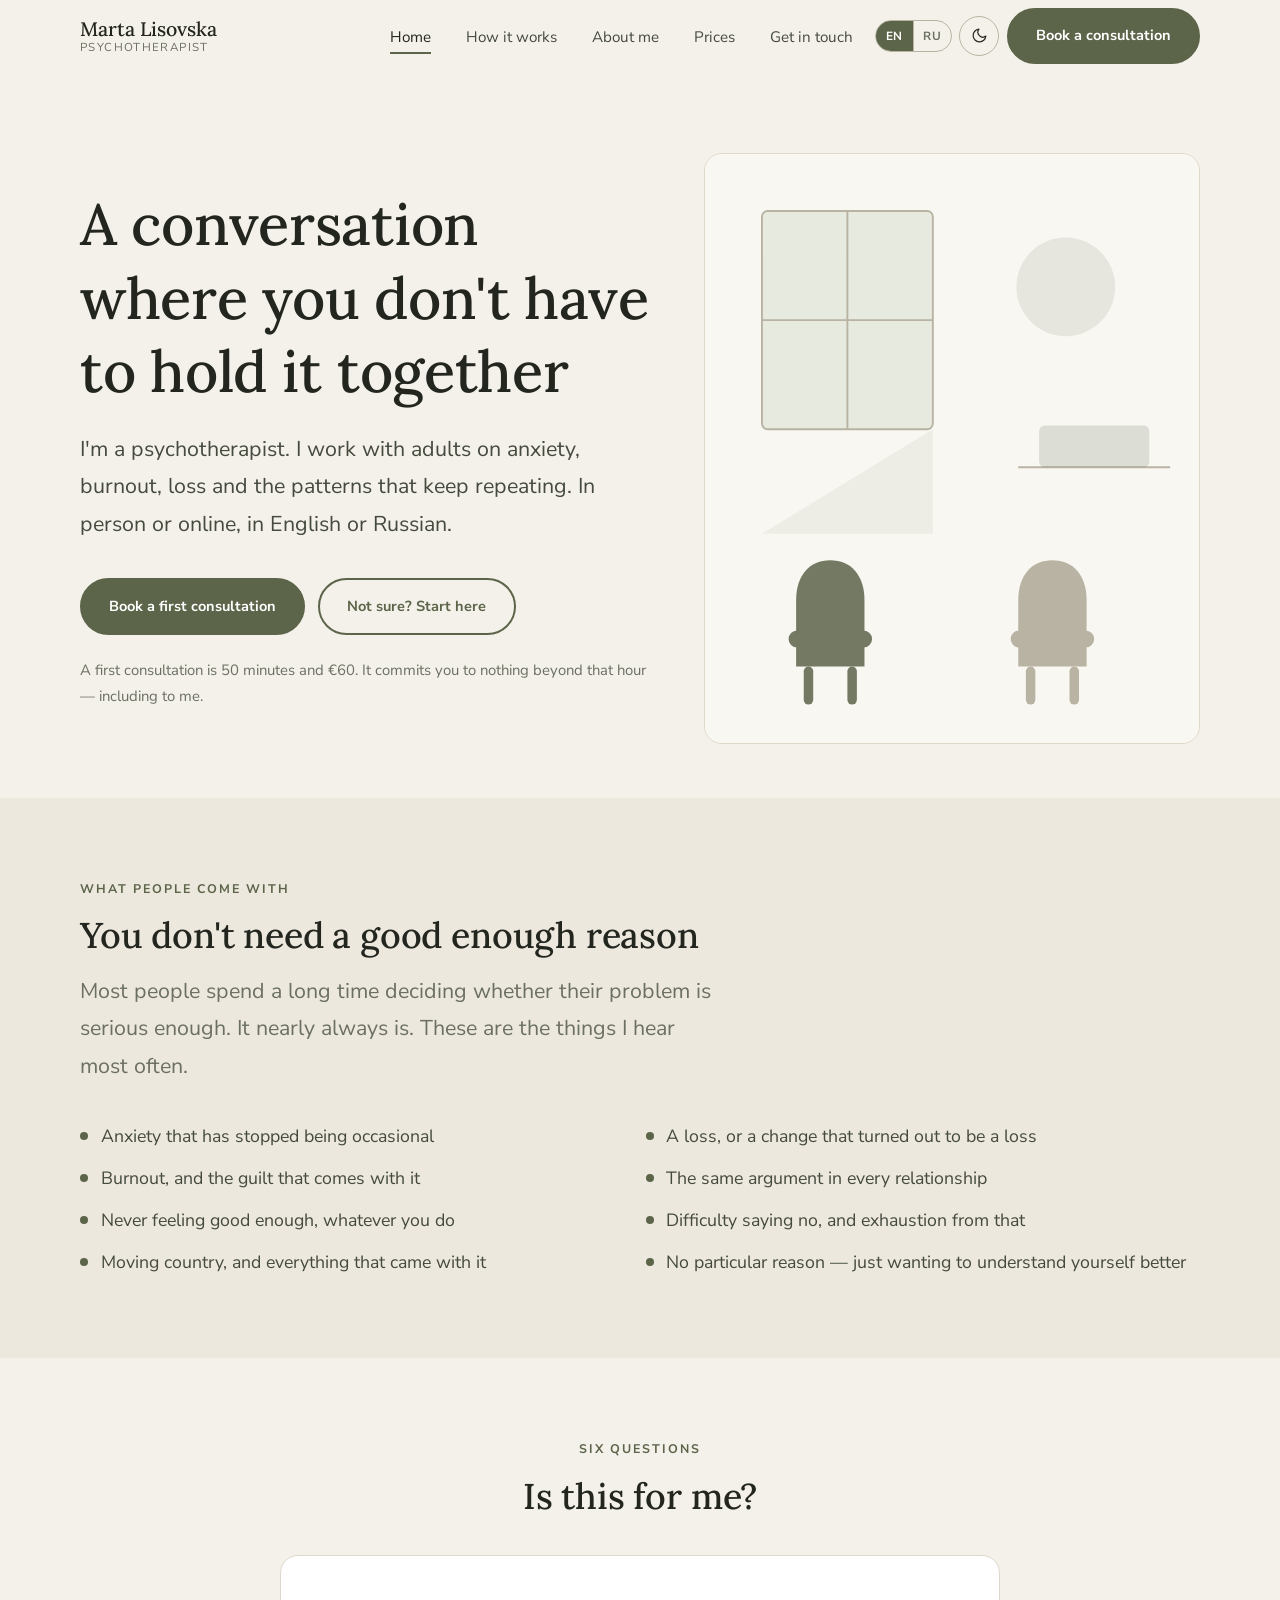
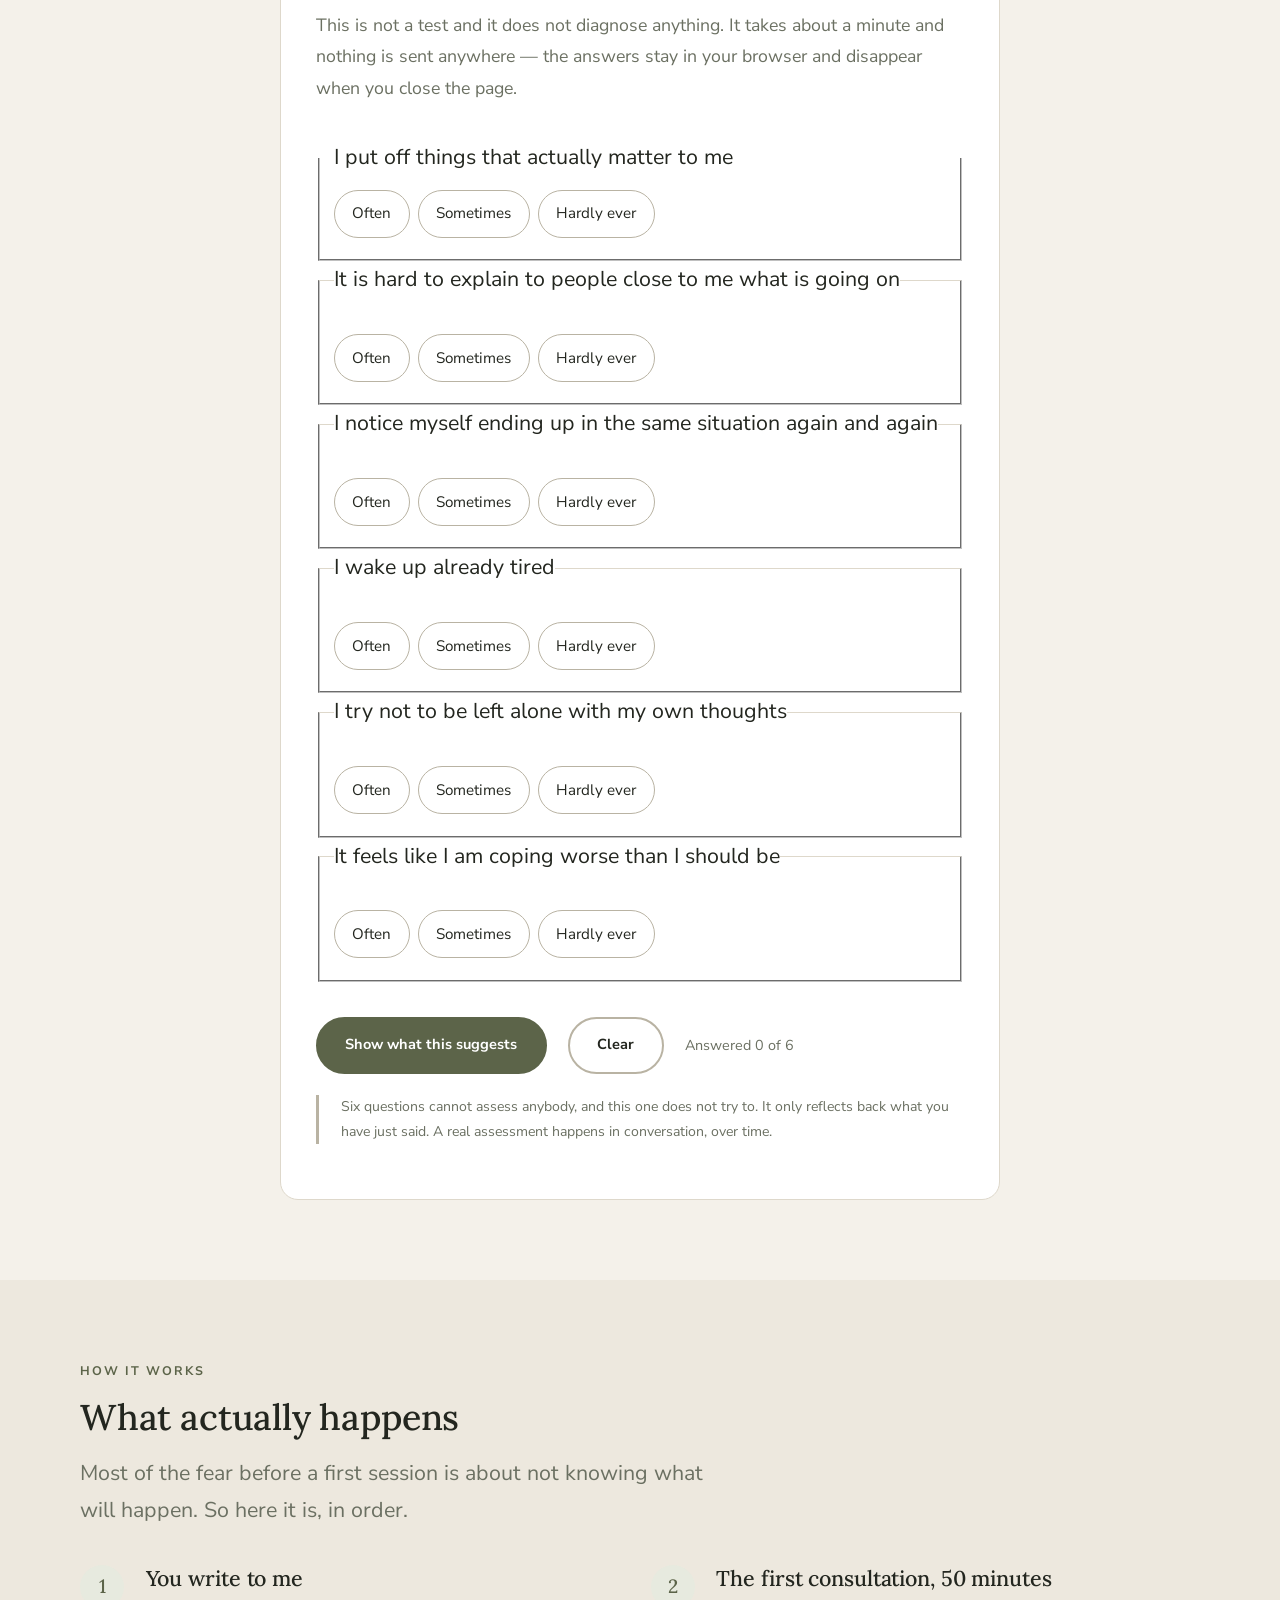
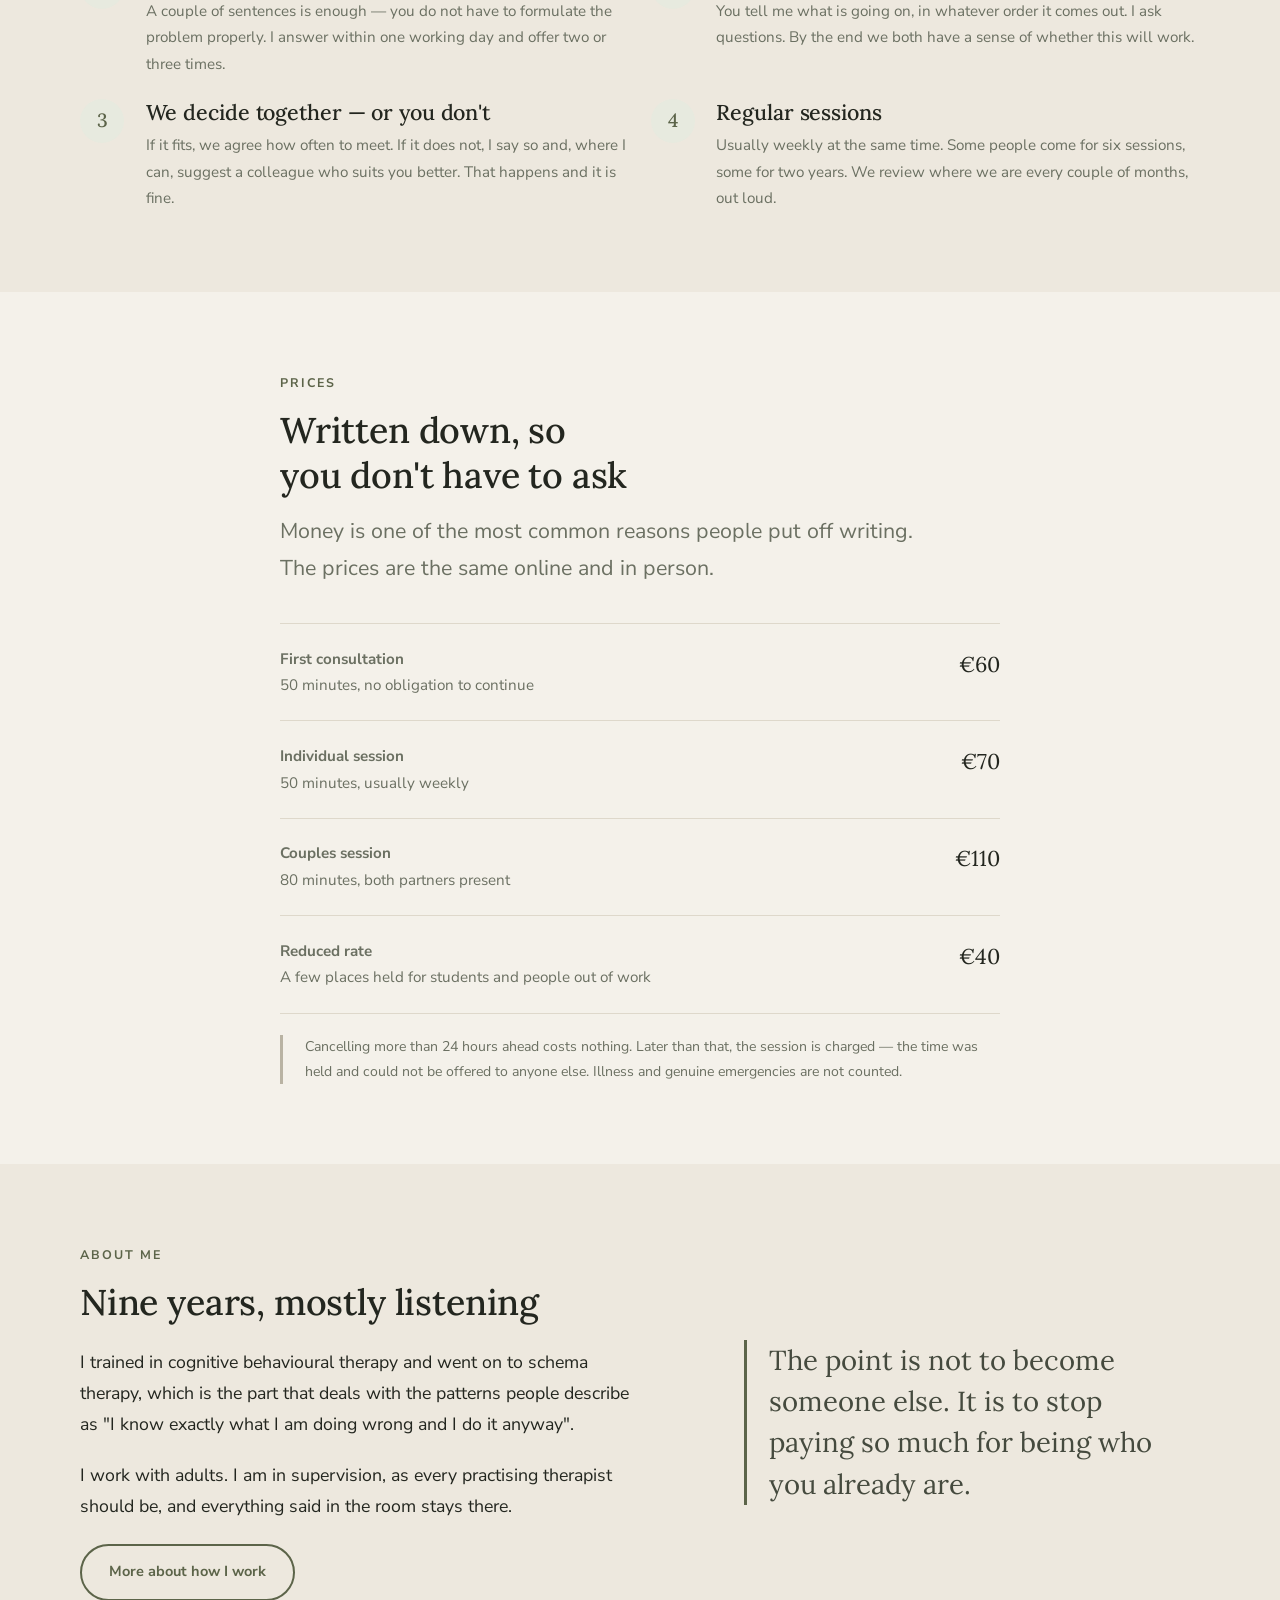
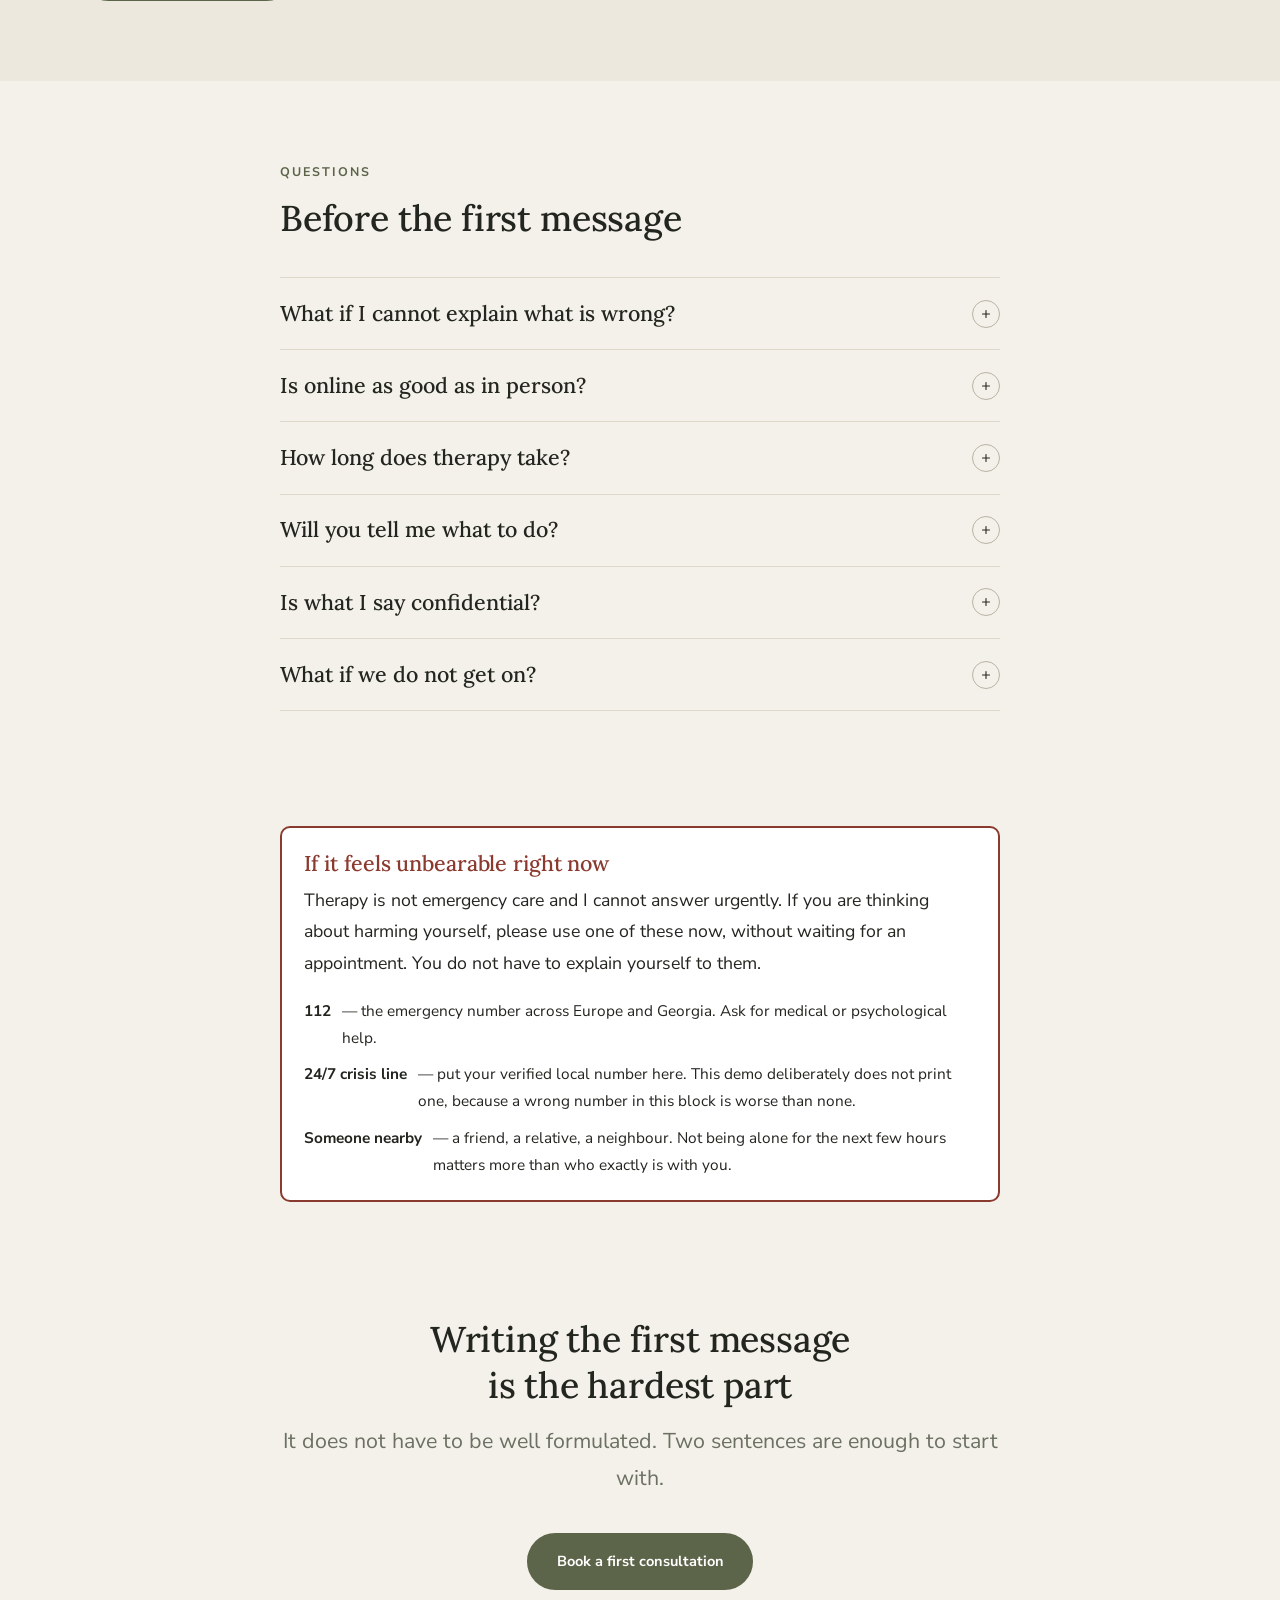
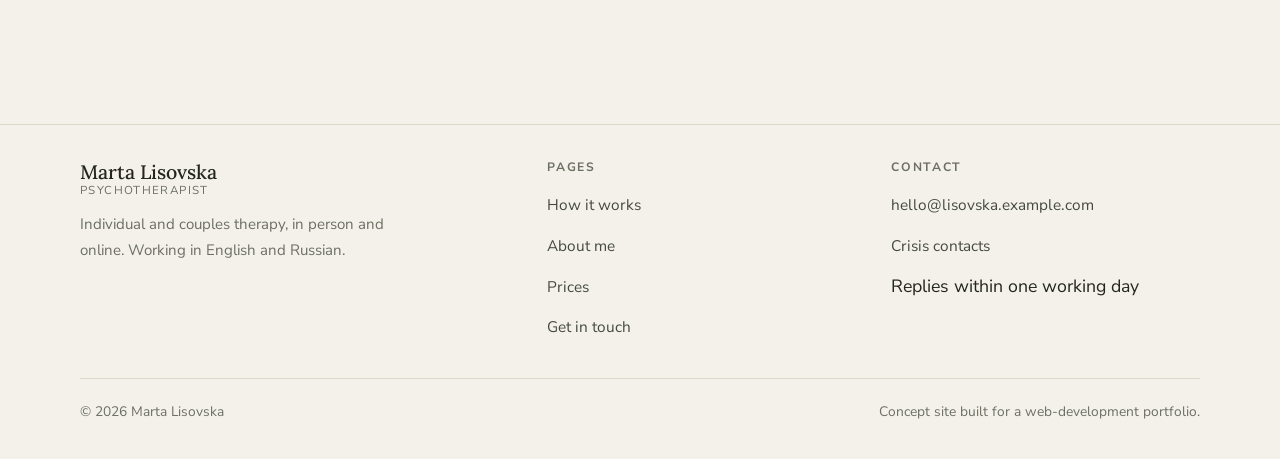
==== index.html @ 4e212413 "Site files, README and preview" ====
<!DOCTYPE html>
<html lang="en">
<head>
<meta charset="utf-8">
<meta name="viewport" content="width=device-width, initial-scale=1">
<title data-i18n="home.metaTitle">Marta Lisovska — psychotherapist, in person and online</title>
<meta name="description" data-i18n-attr="content:home.metaDesc" content="Individual and couples psychotherapy, in person and online. A first consultation of fifty minutes, clear prices, no obligation to continue.">
<meta name="theme-color" content="#F4F1EA" media="(prefers-color-scheme: light)">
<meta name="theme-color" content="#191A16" media="(prefers-color-scheme: dark)">
<meta property="og:type" content="website">
<meta property="og:title" content="Marta Lisovska — psychotherapist, in person and online">
<meta property="og:description" content="Individual and couples psychotherapy, in person and online. A first consultation of fifty minutes, clear prices, no obligation to continue.">
<link rel="canonical" href="https://dmitrii-mazurkevich.github.io/psychologist-website/">
<link rel="alternate" hreflang="en" href="https://dmitrii-mazurkevich.github.io/psychologist-website/?lang=en">
<link rel="alternate" hreflang="ru" href="https://dmitrii-mazurkevich.github.io/psychologist-website/?lang=ru">
<link rel="icon" href="data:image/svg+xml,%3Csvg xmlns='http://www.w3.org/2000/svg' viewBox='0 0 100 100'%3E%3Crect width='100' height='100' rx='24' fill='%235C6449'/%3E%3Cpath d='M30 62c0-18 8-30 20-30s20 12 20 30' stroke='%23F4F1EA' stroke-width='7' fill='none' stroke-linecap='round'/%3E%3Ccircle cx='50' cy='72' r='5' fill='%23F4F1EA'/%3E%3C/svg%3E">
<link rel="preconnect" href="https://fonts.googleapis.com">
<link rel="preconnect" href="https://fonts.gstatic.com" crossorigin>
<link rel="stylesheet" href="https://fonts.googleapis.com/css2?family=Lora:ital,wght@0,400;0,500;0,600;1,400&family=Nunito+Sans:wght@400;600;700&display=swap">
<link rel="stylesheet" href="assets/css/main.css">
<script>
(function () {
  var d = document.documentElement, langs = ['en', 'ru'], lang = null;
  var p = location.search.match(/[?&]lang=([a-z]{2})/i);
  if (p && langs.indexOf(p[1].toLowerCase()) > -1) lang = p[1].toLowerCase();
  if (!lang) { try { var s = localStorage.getItem('ml-lang'); if (langs.indexOf(s) > -1) lang = s; } catch (e) {} }
  if (!lang) { lang = /^ru/i.test(navigator.language || '') ? 'ru' : 'en'; }
  d.setAttribute('data-lang', lang);
  if (lang !== 'en') { d.className += ' i18n-pending'; setTimeout(function () { d.classList.remove('i18n-pending'); }, 1200); }
  try { var t = localStorage.getItem('ml-theme'); if (t) d.setAttribute('data-theme', t); } catch (e) {}
})();
</script>
<script type="application/ld+json">
{
  "@context": "https://schema.org",
  "@type": "Psychologist",
  "name": "Marta Lisovska",
  "url": "https://dmitrii-mazurkevich.github.io/psychologist-website/",
  "email": "hello@lisovska.example.com",
  "priceRange": "€€",
  "availableLanguage": ["en", "ru"],
  "medicalSpecialty": "Psychiatric"
}
</script>
</head>

<body>
<a class="skip-link" href="#main" data-i18n="nav.skip">Skip to content</a>

<header class="site-header">
  <div class="container">
    <nav class="nav" aria-label="Main" data-i18n-attr="aria-label:nav.main">
      <a class="brand" href="index.html">
        <span class="brand__name">Marta Lisovska</span>
        <span class="brand__role" data-i18n="brand.role">Psychotherapist</span>
      </a>

      <ul class="nav__list">
        <li><a href="index.html" aria-current="page" data-i18n="nav.home">Home</a></li>
        <li><a href="index.html#how" data-i18n="nav.how">How it works</a></li>
        <li><a href="about.html" data-i18n="nav.about">About me</a></li>
        <li><a href="index.html#prices" data-i18n="nav.prices">Prices</a></li>
        <li><a href="contact.html" data-i18n="nav.contact">Get in touch</a></li>
      </ul>

      <div class="nav__actions">
        <div class="lang" role="group" aria-label="Language" data-i18n-attr="aria-label:nav.language">
          <button type="button" data-lang="en" aria-pressed="true">EN</button>
          <button type="button" data-lang="ru" aria-pressed="false">RU</button>
        </div>
        <button class="icon-btn theme-toggle" type="button" data-i18n-attr="aria-label:nav.theme" aria-label="Switch colour theme">
          <svg class="icon-moon" viewBox="0 0 24 24" fill="none" stroke="currentColor" stroke-width="1.7" stroke-linecap="round" stroke-linejoin="round" aria-hidden="true"><path d="M21 12.8A9 9 0 1 1 11.2 3a7 7 0 0 0 9.8 9.8z"/></svg>
          <svg class="icon-sun" viewBox="0 0 24 24" fill="none" stroke="currentColor" stroke-width="1.7" stroke-linecap="round" stroke-linejoin="round" aria-hidden="true"><circle cx="12" cy="12" r="4"/><path d="M12 2v2M12 20v2M4.9 4.9l1.4 1.4M17.7 17.7l1.4 1.4M2 12h2M20 12h2M4.9 19.1l1.4-1.4M17.7 6.3l1.4-1.4"/></svg>
        </button>
        <button class="icon-btn nav-toggle" type="button" aria-expanded="false" aria-controls="mobile-menu" data-i18n-attr="aria-label:nav.menu" aria-label="Open menu">
          <svg viewBox="0 0 24 24" fill="none" stroke="currentColor" stroke-width="1.7" stroke-linecap="round" aria-hidden="true"><path d="M4 7h16M4 12h16M4 17h16"/></svg>
        </button>
        <a class="btn nav__cta" href="contact.html" data-i18n="nav.book">Book a consultation</a>
      </div>
    </nav>
  </div>
</header>

<div class="mobile-menu" id="mobile-menu">
  <a href="index.html" data-i18n="nav.home">Home</a>
  <a href="index.html#how" data-i18n="nav.how">How it works</a>
  <a href="about.html" data-i18n="nav.about">About me</a>
  <a href="index.html#prices" data-i18n="nav.prices">Prices</a>
  <a href="contact.html" data-i18n="nav.contact">Get in touch</a>
  <a class="btn" href="contact.html" data-i18n="nav.book">Book a consultation</a>
</div>

<main id="main">

  <section class="hero">
    <div class="container">
      <div class="hero__grid">
        <div>
          <h1 class="hero__title" data-i18n="home.title">A conversation where you don't have to hold it together</h1>
          <p class="hero__lede" data-i18n="home.lede">
            I'm a psychotherapist. I work with adults on anxiety, burnout, loss and the
            patterns that keep repeating. In person or online, in English or Russian.
          </p>
          <div class="hero__actions">
            <a class="btn" href="contact.html" data-i18n="home.cta1">Book a first consultation</a>
            <a class="btn btn--outline" href="#self-check" data-i18n="home.cta2">Not sure? Start here</a>
          </div>
          <p class="hero__note" data-i18n="home.note">
            A first consultation is 50 minutes and €60. It commits you to nothing beyond
            that hour — including to me.
          </p>
        </div>

        <div class="portrait">
          <svg viewBox="0 0 520 620" role="img" aria-label="Illustration: a quiet room with two chairs" data-i18n-attr="aria-label:home.portraitAlt">
            <rect width="520" height="620" fill="var(--surface-2)"/>
            <rect x="60" y="60" width="180" height="230" rx="6" fill="var(--accent-soft)"/>
            <rect x="60" y="60" width="180" height="230" rx="6" fill="none" stroke="var(--line-strong)" stroke-width="2"/>
            <path d="M60 175h180M150 60v230" stroke="var(--line-strong)" stroke-width="2"/>
            <path d="M240 290 L60 400 L240 400 Z" fill="var(--accent)" opacity=".07"/>
            <g fill="var(--accent)" opacity=".85">
              <path d="M96 470c0-26 14-42 36-42s36 16 36 42v70h-72z"/>
              <rect x="88" y="502" width="88" height="18" rx="9"/>
              <rect x="104" y="540" width="10" height="40" rx="5"/>
              <rect x="150" y="540" width="10" height="40" rx="5"/>
            </g>
            <g fill="var(--line-strong)">
              <path d="M330 470c0-26 14-42 36-42s36 16 36 42v70h-72z"/>
              <rect x="322" y="502" width="88" height="18" rx="9"/>
              <rect x="338" y="540" width="10" height="40" rx="5"/>
              <rect x="384" y="540" width="10" height="40" rx="5"/>
            </g>
            <circle cx="380" cy="140" r="52" fill="var(--accent)" opacity=".12"/>
            <path d="M330 330h160" stroke="var(--line-strong)" stroke-width="2"/>
            <rect x="352" y="286" width="116" height="44" rx="6" fill="var(--accent)" opacity=".18"/>
          </svg>
        </div>
      </div>
    </div>
  </section>

  <section class="section section--alt">
    <div class="container">
      <div class="section-head">
        <span class="eyebrow" data-i18n="why.eyebrow">What people come with</span>
        <h2 class="section-title" data-i18n="why.title">You don't need a good enough reason</h2>
        <p class="section-lede" data-i18n="why.lede">
          Most people spend a long time deciding whether their problem is serious enough.
          It nearly always is. These are the things I hear most often.
        </p>
      </div>
      <ul class="reasons grid grid--2">
        <li><span data-i18n="why.r1">Anxiety that has stopped being occasional</span></li>
        <li><span data-i18n="why.r2">A loss, or a change that turned out to be a loss</span></li>
        <li><span data-i18n="why.r3">Burnout, and the guilt that comes with it</span></li>
        <li><span data-i18n="why.r4">The same argument in every relationship</span></li>
        <li><span data-i18n="why.r5">Never feeling good enough, whatever you do</span></li>
        <li><span data-i18n="why.r6">Difficulty saying no, and exhaustion from that</span></li>
        <li><span data-i18n="why.r7">Moving country, and everything that came with it</span></li>
        <li><span data-i18n="why.r8">No particular reason — just wanting to understand yourself better</span></li>
      </ul>
    </div>
  </section>

  <section class="section" id="self-check">
    <div class="container container--narrow">
      <div class="section-head section-head--center">
        <span class="eyebrow" data-i18n="chk.eyebrow">Six questions</span>
        <h2 class="section-title" data-i18n="chk.title">Is this for me?</h2>
      </div>

      <div class="check" id="self-check-widget"
           data-contact-url="contact.html"
           data-label-book="Book a first consultation"
           data-label-how="How a session works"
           data-label-crisis="Crisis contacts"
           data-i18n-attr="data-label-book:chk.labelBook|data-label-how:chk.labelHow|data-label-crisis:chk.labelCrisis">
        <p class="check__intro" data-i18n="chk.intro">
          This is not a test and it does not diagnose anything. It takes about a minute and
          nothing is sent anywhere — the answers stay in your browser and disappear when you
          close the page.
        </p>

          <fieldset class="check__q">
            <legend data-i18n="chk.q1">I put off things that actually matter to me</legend>
            <div class="check__opts">
              <label class="opt"><input type="radio" name="chk-0" value="2"><span data-i18n="chk.often">Often</span></label>
              <label class="opt"><input type="radio" name="chk-0" value="1"><span data-i18n="chk.sometimes">Sometimes</span></label>
              <label class="opt"><input type="radio" name="chk-0" value="0"><span data-i18n="chk.rarely">Hardly ever</span></label>
            </div>
          </fieldset>
          <fieldset class="check__q">
            <legend data-i18n="chk.q2">It is hard to explain to people close to me what is going on</legend>
            <div class="check__opts">
              <label class="opt"><input type="radio" name="chk-1" value="2"><span data-i18n="chk.often">Often</span></label>
              <label class="opt"><input type="radio" name="chk-1" value="1"><span data-i18n="chk.sometimes">Sometimes</span></label>
              <label class="opt"><input type="radio" name="chk-1" value="0"><span data-i18n="chk.rarely">Hardly ever</span></label>
            </div>
          </fieldset>
          <fieldset class="check__q">
            <legend data-i18n="chk.q3">I notice myself ending up in the same situation again and again</legend>
            <div class="check__opts">
              <label class="opt"><input type="radio" name="chk-2" value="2"><span data-i18n="chk.often">Often</span></label>
              <label class="opt"><input type="radio" name="chk-2" value="1"><span data-i18n="chk.sometimes">Sometimes</span></label>
              <label class="opt"><input type="radio" name="chk-2" value="0"><span data-i18n="chk.rarely">Hardly ever</span></label>
            </div>
          </fieldset>
          <fieldset class="check__q">
            <legend data-i18n="chk.q4">I wake up already tired</legend>
            <div class="check__opts">
              <label class="opt"><input type="radio" name="chk-3" value="2"><span data-i18n="chk.often">Often</span></label>
              <label class="opt"><input type="radio" name="chk-3" value="1"><span data-i18n="chk.sometimes">Sometimes</span></label>
              <label class="opt"><input type="radio" name="chk-3" value="0"><span data-i18n="chk.rarely">Hardly ever</span></label>
            </div>
          </fieldset>
          <fieldset class="check__q">
            <legend data-i18n="chk.q5">I try not to be left alone with my own thoughts</legend>
            <div class="check__opts">
              <label class="opt"><input type="radio" name="chk-4" value="2"><span data-i18n="chk.often">Often</span></label>
              <label class="opt"><input type="radio" name="chk-4" value="1"><span data-i18n="chk.sometimes">Sometimes</span></label>
              <label class="opt"><input type="radio" name="chk-4" value="0"><span data-i18n="chk.rarely">Hardly ever</span></label>
            </div>
          </fieldset>
          <fieldset class="check__q">
            <legend data-i18n="chk.q6">It feels like I am coping worse than I should be</legend>
            <div class="check__opts">
              <label class="opt"><input type="radio" name="chk-5" value="2"><span data-i18n="chk.often">Often</span></label>
              <label class="opt"><input type="radio" name="chk-5" value="1"><span data-i18n="chk.sometimes">Sometimes</span></label>
              <label class="opt"><input type="radio" name="chk-5" value="0"><span data-i18n="chk.rarely">Hardly ever</span></label>
            </div>
          </fieldset>

        <div class="check__foot">
          <button class="btn" type="button" data-check-show data-i18n="chk.show">Show what this suggests</button>
          <button class="btn btn--quiet" type="button" data-check-reset data-i18n="chk.reset">Clear</button>
          <span class="check__progress" data-check-progress></span>
        </div>
        <p class="muted" data-check-hint style="margin-top:.6rem"></p>

        <div class="check__result" hidden role="status" aria-live="polite">
          <h3 data-result-title></h3>
          <p data-result-body></p>
          <div class="check__actions"></div>
        </div>

        <p class="disclaimer" data-i18n="chk.disclaimer">
          Six questions cannot assess anybody, and this one does not try to. It only reflects
          back what you have just said. A real assessment happens in conversation, over time.
        </p>
      </div>
    </div>
  </section>

  <section class="section section--alt" id="how">
    <div class="container">
      <div class="section-head">
        <span class="eyebrow" data-i18n="how.eyebrow">How it works</span>
        <h2 class="section-title" data-i18n="how.title">What actually happens</h2>
        <p class="section-lede" data-i18n="how.lede">
          Most of the fear before a first session is about not knowing what will happen.
          So here it is, in order.
        </p>
      </div>

      <div class="steps">
        <div class="step">
          <div>
            <h3 data-i18n="how.1t">You write to me</h3>
            <p data-i18n="how.1d">A couple of sentences is enough — you do not have to formulate the problem properly. I answer within one working day and offer two or three times.</p>
          </div>
        </div>
        <div class="step">
          <div>
            <h3 data-i18n="how.2t">The first consultation, 50 minutes</h3>
            <p data-i18n="how.2d">You tell me what is going on, in whatever order it comes out. I ask questions. By the end we both have a sense of whether this will work.</p>
          </div>
        </div>
        <div class="step">
          <div>
            <h3 data-i18n="how.3t">We decide together — or you don't</h3>
            <p data-i18n="how.3d">If it fits, we agree how often to meet. If it does not, I say so and, where I can, suggest a colleague who suits you better. That happens and it is fine.</p>
          </div>
        </div>
        <div class="step">
          <div>
            <h3 data-i18n="how.4t">Regular sessions</h3>
            <p data-i18n="how.4d">Usually weekly at the same time. Some people come for six sessions, some for two years. We review where we are every couple of months, out loud.</p>
          </div>
        </div>
      </div>
    </div>
  </section>

  <section class="section" id="prices">
    <div class="container container--narrow">
      <div class="section-head">
        <span class="eyebrow" data-i18n="price.eyebrow">Prices</span>
        <h2 class="section-title" data-i18n="price.title">Written down, so you don't have to ask</h2>
        <p class="section-lede" data-i18n="price.lede">
          Money is one of the most common reasons people put off writing. The prices are the
          same online and in person.
        </p>
      </div>

      <ul class="prices">
        <li>
          <span><b data-i18n="price.1t">First consultation</b><br><span data-i18n="price.1d">50 minutes, no obligation to continue</span></span>
          <span class="amount">€60</span>
        </li>
        <li>
          <span><b data-i18n="price.2t">Individual session</b><br><span data-i18n="price.2d">50 minutes, usually weekly</span></span>
          <span class="amount">€70</span>
        </li>
        <li>
          <span><b data-i18n="price.3t">Couples session</b><br><span data-i18n="price.3d">80 minutes, both partners present</span></span>
          <span class="amount">€110</span>
        </li>
        <li>
          <span><b data-i18n="price.4t">Reduced rate</b><br><span data-i18n="price.4d">A few places held for students and people out of work</span></span>
          <span class="amount" data-i18n="price.4a">€40</span>
        </li>
      </ul>

      <p class="disclaimer mt-3" data-i18n="price.cancel">
        Cancelling more than 24 hours ahead costs nothing. Later than that, the session is
        charged — the time was held and could not be offered to anyone else. Illness and
        genuine emergencies are not counted.
      </p>
    </div>
  </section>

  <section class="section section--alt">
    <div class="container">
      <div class="hero__grid">
        <div>
          <span class="eyebrow" data-i18n="about.eyebrow">About me</span>
          <h2 class="section-title" data-i18n="about.shortTitle">Nine years, mostly listening</h2>
          <p class="mt-3" data-i18n="about.shortP1">
            I trained in cognitive behavioural therapy and went on to schema therapy, which
            is the part that deals with the patterns people describe as "I know exactly what
            I am doing wrong and I do it anyway".
          </p>
          <p data-i18n="about.shortP2">
            I work with adults. I am in supervision, as every practising therapist should be,
            and everything said in the room stays there.
          </p>
          <p class="mt-3"><a class="btn btn--outline" href="about.html" data-i18n="about.more">More about how I work</a></p>
        </div>
        <blockquote class="quote" data-i18n="about.quote">
          The point is not to become someone else. It is to stop paying so much for being
          who you already are.
        </blockquote>
      </div>
    </div>
  </section>

  <section class="section">
    <div class="container container--narrow">
      <div class="section-head">
        <span class="eyebrow" data-i18n="faq.eyebrow">Questions</span>
        <h2 class="section-title" data-i18n="faq.title">Before the first message</h2>
      </div>
      <div class="faq">
        <div class="faq__item">
          <h3><button class="faq__q" type="button" aria-expanded="false" aria-controls="faq-1">
            <span data-i18n="faq.1q">What if I cannot explain what is wrong?</span>
            <span class="faq__icon" aria-hidden="true"><svg viewBox="0 0 24 24" fill="none" stroke="currentColor" stroke-width="2.2" stroke-linecap="round"><path d="M12 5v14M5 12h14"/></svg></span>
          </button></h3>
          <div class="faq__a" id="faq-1"><div><p data-i18n="faq.1a">That is the normal starting point, not a problem to solve beforehand. "I do not know how to describe it, but something is off" is a perfectly good first sentence. Putting it into words is part of the work, not a prerequisite for it.</p></div></div>
        </div>
        <div class="faq__item">
          <h3><button class="faq__q" type="button" aria-expanded="false" aria-controls="faq-2">
            <span data-i18n="faq.2q">Is online as good as in person?</span>
            <span class="faq__icon" aria-hidden="true"><svg viewBox="0 0 24 24" fill="none" stroke="currentColor" stroke-width="2.2" stroke-linecap="round"><path d="M12 5v14M5 12h14"/></svg></span>
          </button></h3>
          <div class="faq__a" id="faq-2"><div><p data-i18n="faq.2a">For most of what I work with, yes — the research is fairly settled on this. In person can suit people who find it easier to speak when they are physically somewhere else than home. You can also switch; plenty of people do.</p></div></div>
        </div>
        <div class="faq__item">
          <h3><button class="faq__q" type="button" aria-expanded="false" aria-controls="faq-3">
            <span data-i18n="faq.3q">How long does therapy take?</span>
            <span class="faq__icon" aria-hidden="true"><svg viewBox="0 0 24 24" fill="none" stroke="currentColor" stroke-width="2.2" stroke-linecap="round"><path d="M12 5v14M5 12h14"/></svg></span>
          </button></h3>
          <div class="faq__a" id="faq-3"><div><p data-i18n="faq.3a">Honestly: it depends, and anyone who gives you a number without knowing you is selling something. A specific, contained problem can take six to ten sessions. Long-standing patterns take longer. We agree a direction at the start and check every couple of months whether it is still the right one.</p></div></div>
        </div>
        <div class="faq__item">
          <h3><button class="faq__q" type="button" aria-expanded="false" aria-controls="faq-4">
            <span data-i18n="faq.4q">Will you tell me what to do?</span>
            <span class="faq__icon" aria-hidden="true"><svg viewBox="0 0 24 24" fill="none" stroke="currentColor" stroke-width="2.2" stroke-linecap="round"><path d="M12 5v14M5 12h14"/></svg></span>
          </button></h3>
          <div class="faq__a" id="faq-4"><div><p data-i18n="faq.4a">No, and not out of principle — it does not work. Advice from a stranger who has known you for fifty minutes is worth very little. What does work is understanding why the obvious solution has not been possible for you so far.</p></div></div>
        </div>
        <div class="faq__item">
          <h3><button class="faq__q" type="button" aria-expanded="false" aria-controls="faq-5">
            <span data-i18n="faq.5q">Is what I say confidential?</span>
            <span class="faq__icon" aria-hidden="true"><svg viewBox="0 0 24 24" fill="none" stroke="currentColor" stroke-width="2.2" stroke-linecap="round"><path d="M12 5v14M5 12h14"/></svg></span>
          </button></h3>
          <div class="faq__a" id="faq-5"><div><p data-i18n="faq.5a">Yes. Nothing leaves the room, including from your family. The exceptions are the standard ones and I will state them at the first session: a direct threat to your life or someone else’s, and a court order. In supervision cases are discussed without anything that could identify you.</p></div></div>
        </div>
        <div class="faq__item">
          <h3><button class="faq__q" type="button" aria-expanded="false" aria-controls="faq-6">
            <span data-i18n="faq.6q">What if we do not get on?</span>
            <span class="faq__icon" aria-hidden="true"><svg viewBox="0 0 24 24" fill="none" stroke="currentColor" stroke-width="2.2" stroke-linecap="round"><path d="M12 5v14M5 12h14"/></svg></span>
          </button></h3>
          <div class="faq__a" id="faq-6"><div><p data-i18n="faq.6a">Say so, and we stop. The fit between therapist and client predicts the outcome more than the method does, so this is not a delicate matter — it is a practical one. I will suggest a colleague if I can. You are not obliged to explain.</p></div></div>
        </div>
      </div>
    </div>
  </section>

  <section class="section--tight">
    <div class="container container--narrow">

      <div class="crisis" id="crisis">
        <h2 data-i18n="crisis.title">If it feels unbearable right now</h2>
        <p data-i18n="crisis.body">
          Therapy is not emergency care and I cannot answer urgently. If you are
          thinking about harming yourself, please use one of these now, without
          waiting for an appointment. You do not have to explain yourself to them.
        </p>
        <ul>
          <li>
            <strong>112</strong>
            <span data-i18n="crisis.emergency">— the emergency number across Europe and Georgia. Ask for medical or psychological help.</span>
          </li>
          <li>
            <strong data-i18n="crisis.line">24/7 crisis line</strong>
            <span data-i18n="crisis.linePlaceholder">— put your verified local number here. This demo deliberately does not print one, because a wrong number in this block is worse than none.</span>
          </li>
          <li>
            <strong data-i18n="crisis.someone">Someone nearby</strong>
            <span data-i18n="crisis.someoneBody">— a friend, a relative, a neighbour. Not being alone for the next few hours matters more than who exactly is with you.</span>
          </li>
        </ul>
      </div>
    </div>
  </section>

  <section class="section">
    <div class="container container--narrow text-center">
      <h2 class="section-title" data-i18n="home.ctaTitle">Writing the first message is the hardest part</h2>
      <p class="section-lede mt-2" data-i18n="home.ctaLede">
        It does not have to be well formulated. Two sentences are enough to start with.
      </p>
      <p class="center-actions mt-4">
        <a class="btn" href="contact.html" data-i18n="home.cta1">Book a first consultation</a>
      </p>
    </div>
  </section>

</main>

<footer class="site-footer">
  <div class="container">
    <div class="footer__grid">
      <div>
        <a class="brand" href="index.html">
          <span class="brand__name">Marta Lisovska</span>
          <span class="brand__role" data-i18n="brand.role">Psychotherapist</span>
        </a>
        <p class="footer__about" data-i18n="foot.about">
          Individual and couples therapy, in person and online. Working in English and Russian.
        </p>
      </div>
      <div>
        <h2 data-i18n="foot.sections">Pages</h2>
        <ul>
          <li><a href="index.html#how" data-i18n="nav.how">How it works</a></li>
          <li><a href="about.html" data-i18n="nav.about">About me</a></li>
          <li><a href="index.html#prices" data-i18n="nav.prices">Prices</a></li>
          <li><a href="contact.html" data-i18n="nav.contact">Get in touch</a></li>
        </ul>
      </div>
      <div>
        <h2 data-i18n="foot.contact">Contact</h2>
        <ul>
          <li><a href="mailto:hello@lisovska.example.com">hello@lisovska.example.com</a></li>
          <li><a href="index.html#crisis" data-i18n="foot.crisis">Crisis contacts</a></li>
          <li><span data-i18n="foot.reply">Replies within one working day</span></li>
        </ul>
      </div>
    </div>
    <div class="footer__bottom">
      <span>© <span data-year>2026</span> Marta Lisovska</span>
      <span data-i18n="foot.demoNote">Concept site built for a web-development portfolio.</span>
    </div>
  </div>
</footer>

<script src="assets/js/i18n.js" defer></script>
<script src="assets/js/main.js" defer></script>
</body>
</html>
---- assets/css/main.css ----
/* ==========================================================================
   Marta Lisovska — private psychotherapy practice
   Sixth design language in the portfolio: warm, unhurried, low-contrast in
   feel but never in fact. The audience often reads this on a phone, at night,
   while feeling bad — so: generous line height, large tap targets, nothing
   that flashes, and a dark theme that is actually comfortable.
   ========================================================================== */

/* --------------------------------------------------------------------------
   1. Tokens
   -------------------------------------------------------------------------- */

:root {
  color-scheme: light;

  --bg:          #F4F1EA;
  --bg-alt:      #EDE8DE;
  --surface:     #FFFFFF;
  --surface-2:   #F9F7F2;
  --ink:         #23261F;
  --ink-2:       #454A3E;
  --muted:       #6B7062;
  --line:        #DED8CB;
  --line-strong: #B9B3A3;
  --accent:      #5C6449;
  --accent-2:    #454C36;
  --accent-ink:  #FFFFFF;
  --accent-soft: #E7EADF;
  --danger:      #8A3A2E;

  --font-display: "Lora", Georgia, "Times New Roman", serif;
  --font-sans:    "Nunito Sans", -apple-system, BlinkMacSystemFont, "Segoe UI", Arial, sans-serif;

  --step--1: clamp(0.85rem, 0.83rem + 0.12vw, 0.91rem);
  --step-0:  clamp(1.02rem, 0.99rem + 0.17vw, 1.11rem);
  --step-1:  clamp(1.16rem, 1.10rem + 0.30vw, 1.34rem);
  --step-2:  clamp(1.38rem, 1.26rem + 0.58vw, 1.72rem);
  --step-3:  clamp(1.62rem, 1.40rem + 1.05vw, 2.25rem);
  --step-4:  clamp(1.95rem, 1.62rem + 1.65vw, 2.90rem);
  --step-5:  clamp(2.25rem, 1.75rem + 2.45vw, 3.60rem);

  --sp-1: 0.45rem;
  --sp-2: 0.85rem;
  --sp-3: 1.35rem;
  --sp-4: 2.2rem;
  --sp-5: 3.4rem;
  --sp-6: 5rem;

  --r-sm: 4px;
  --r-md: 10px;
  --r-lg: 18px;
  --r-full: 999px;

  --shadow: 0 1px 2px rgba(35, 38, 31, .04), 0 12px 32px rgba(35, 38, 31, .07);

  --container: 1120px;
  --nav-h: 72px;
  --ease: cubic-bezier(0.25, 0.6, 0.35, 1);
}

:root[data-theme="dark"] {
  color-scheme: dark;
  --bg:          #191A16;
  --bg-alt:      #1F211B;
  --surface:     #22241E;
  --surface-2:   #282B23;
  --ink:         #EFEDE5;
  --ink-2:       #CBC9BF;
  --muted:       #969383;
  --line:        #32352C;
  --line-strong: #494D40;
  --accent:      #A9B48C;
  --accent-2:    #C0C9A6;
  --accent-ink:  #1B1E16;
  --accent-soft: #262A1F;
  --danger:      #DE9587;
  --shadow: 0 1px 2px rgba(0, 0, 0, .4), 0 12px 34px rgba(0, 0, 0, .45);
}

@media (prefers-color-scheme: dark) {
  :root:not([data-theme="light"]) {
    color-scheme: dark;
    --bg:          #191A16;
    --bg-alt:      #1F211B;
    --surface:     #22241E;
    --surface-2:   #282B23;
    --ink:         #EFEDE5;
    --ink-2:       #CBC9BF;
    --muted:       #969383;
    --line:        #32352C;
    --line-strong: #494D40;
    --accent:      #A9B48C;
    --accent-2:    #C0C9A6;
    --accent-ink:  #1B1E16;
    --accent-soft: #262A1F;
    --danger:      #DE9587;
    --shadow: 0 1px 2px rgba(0, 0, 0, .4), 0 12px 34px rgba(0, 0, 0, .45);
  }
}

/* --------------------------------------------------------------------------
   2. Base
   -------------------------------------------------------------------------- */

*, *::before, *::after { box-sizing: border-box; }

html {
  -webkit-text-size-adjust: 100%;
  scroll-behavior: smooth;
  scroll-padding-top: calc(var(--nav-h) + 1rem);
}

@media (prefers-reduced-motion: reduce) {
  html { scroll-behavior: auto; }
  *, *::before, *::after {
    animation-duration: .01ms !important;
    animation-iteration-count: 1 !important;
    transition-duration: .01ms !important;
  }
}

body {
  margin: 0;
  background: var(--bg);
  color: var(--ink);
  font-family: var(--font-sans);
  font-size: var(--step-0);
  line-height: 1.75;              /* deliberately generous */
  -webkit-font-smoothing: antialiased;
  overflow-x: hidden;
}

img, svg { max-width: 100%; height: auto; display: block; }

h1, h2, h3, h4 {
  margin: 0;
  font-family: var(--font-display);
  font-weight: 500;
  line-height: 1.28;
  letter-spacing: -0.005em;
}

p { margin: 0 0 1.1em; }
p:last-child { margin-bottom: 0; }
a { color: var(--accent); text-underline-offset: 3px; }
a:hover { color: var(--accent-2); }
ul, ol { margin: 0; padding: 0; }

:focus-visible { outline: 3px solid var(--accent); outline-offset: 3px; border-radius: 2px; }
::selection { background: var(--accent); color: var(--accent-ink); }

.skip-link {
  position: absolute; left: 1rem; top: -100px; z-index: 999;
  background: var(--accent); color: var(--accent-ink);
  padding: .8rem 1.2rem; border-radius: var(--r-sm); font-weight: 700;
  transition: top .18s var(--ease);
}
.skip-link:focus { top: 1rem; }

.visually-hidden {
  position: absolute !important; width: 1px; height: 1px;
  padding: 0; margin: -1px; overflow: hidden;
  clip: rect(0 0 0 0); clip-path: inset(50%); white-space: nowrap;
}

/* --------------------------------------------------------------------------
   3. Layout
   -------------------------------------------------------------------------- */

.container { width: min(100% - 2.25rem, var(--container)); margin-inline: auto; }
.container--narrow { width: min(100% - 2.25rem, 720px); }

.section { padding-block: var(--sp-5); }
@media (min-width: 800px) { .section { padding-block: var(--sp-6); } }
.section--tight { padding-block: var(--sp-4); }
.section--alt { background: var(--bg-alt); }

.section-head { max-width: 58ch; margin-bottom: var(--sp-4); }
.section-head--center { margin-inline: auto; text-align: center; }

.eyebrow {
  display: block; font-size: .78rem; font-weight: 700;
  letter-spacing: .16em; text-transform: uppercase;
  color: var(--accent); margin-bottom: var(--sp-2);
}
.section-title { font-size: var(--step-3); text-wrap: balance; }
.section-lede { color: var(--muted); margin-top: var(--sp-2); font-size: var(--step-1); }

/* --------------------------------------------------------------------------
   4. Buttons
   -------------------------------------------------------------------------- */

.btn {
  display: inline-flex; align-items: center; justify-content: center; gap: .55rem;
  background: var(--accent); color: var(--accent-ink);
  border: 2px solid var(--accent); border-radius: var(--r-full);
  padding: .85rem 1.7rem;
  font: inherit; font-size: var(--step--1); font-weight: 700;
  text-decoration: none; cursor: pointer; text-align: center;
  min-height: 48px;                /* comfortable tap target */
  transition: background-color .18s var(--ease), border-color .18s var(--ease), color .18s var(--ease);
}
.btn:hover { background: var(--accent-2); border-color: var(--accent-2); color: var(--accent-ink); }
.btn[disabled] { opacity: .55; cursor: not-allowed; }
.btn--outline { background: transparent; color: var(--accent); }
.btn--outline:hover { background: var(--accent-soft); color: var(--accent-2); border-color: var(--accent-2); }
.btn--quiet { background: transparent; color: var(--ink); border-color: var(--line-strong); }
.btn--quiet:hover { background: var(--surface-2); color: var(--ink); border-color: var(--ink); }
.btn--block { width: 100%; }
.btn svg { width: 16px; height: 16px; flex: none; }

/* --------------------------------------------------------------------------
   5. Header
   -------------------------------------------------------------------------- */

.site-header {
  position: sticky; top: 0; z-index: 90;
  background: color-mix(in srgb, var(--bg) 90%, transparent);
  backdrop-filter: saturate(150%) blur(12px);
  -webkit-backdrop-filter: saturate(150%) blur(12px);
  border-bottom: 1px solid transparent;
  transition: border-color .2s var(--ease);
}
.site-header.is-stuck { border-bottom-color: var(--line); }

.nav { height: var(--nav-h); display: flex; align-items: center; gap: var(--sp-3); }

.brand { display: flex; flex-direction: column; text-decoration: none; color: inherit; margin-right: auto; line-height: 1.2; }
.brand__name { font-family: var(--font-display); font-weight: 500; font-size: 1.22rem; }
.brand__role { font-size: .72rem; letter-spacing: .12em; text-transform: uppercase; color: var(--muted); }
@media (max-width: 420px) { .brand__role { display: none; } }

.nav__list { display: none; list-style: none; gap: var(--sp-4); align-items: center; }
.nav__list a {
  text-decoration: none; font-size: .95rem; color: var(--ink-2);
  padding: .35rem 0; border-bottom: 2px solid transparent;
}
.nav__list a:hover { color: var(--ink); border-bottom-color: var(--accent); }
.nav__list a[aria-current="page"] { color: var(--ink); border-bottom-color: var(--accent); }

.nav__actions { display: flex; align-items: center; gap: .45rem; }
.nav__cta { display: none; }
@media (min-width: 920px) {
  .nav__list { display: flex; }
  .nav__cta { display: inline-flex; }
  .nav__actions .nav-toggle { display: none; }
}

.icon-btn {
  width: 40px; height: 40px; display: grid; place-items: center;
  background: transparent; border: 1px solid var(--line-strong);
  border-radius: var(--r-full); color: var(--ink); cursor: pointer;
}
.icon-btn:hover { background: var(--surface-2); }
.icon-btn svg { width: 17px; height: 17px; }

.theme-toggle .icon-sun { display: none; }
:root[data-theme="dark"] .theme-toggle .icon-sun { display: block; }
:root[data-theme="dark"] .theme-toggle .icon-moon { display: none; }
@media (prefers-color-scheme: dark) {
  :root:not([data-theme="light"]) .theme-toggle .icon-sun { display: block; }
  :root:not([data-theme="light"]) .theme-toggle .icon-moon { display: none; }
}

.lang { display: flex; border: 1px solid var(--line-strong); border-radius: var(--r-full); overflow: hidden; }
.lang button {
  appearance: none; border: 0; background: transparent;
  font: inherit; font-size: .74rem; font-weight: 700; letter-spacing: .06em;
  color: var(--muted); cursor: pointer; padding: .4rem .6rem; line-height: 1.4;
}
.lang button + button { border-left: 1px solid var(--line-strong); }
.lang button:hover { color: var(--ink); }
.lang button[aria-pressed="true"] { background: var(--accent); color: var(--accent-ink); }

.mobile-menu {
  position: fixed; inset: var(--nav-h) 0 0; z-index: 89;
  background: var(--bg); padding: var(--sp-3) 1.125rem var(--sp-5);
  display: flex; flex-direction: column;
  opacity: 0; transform: translateY(-6px); pointer-events: none;
  transition: opacity .2s var(--ease), transform .2s var(--ease);
  overflow-y: auto;
}
.mobile-menu.is-open { opacity: 1; transform: none; pointer-events: auto; }
.mobile-menu a:not(.btn) {
  font-family: var(--font-display); font-size: var(--step-2);
  text-decoration: none; color: var(--ink);
  padding: .9rem 0; border-bottom: 1px solid var(--line);
}
.mobile-menu .btn { margin-top: var(--sp-4); }
@media (min-width: 920px) { .mobile-menu { display: none; } }

/* --------------------------------------------------------------------------
   6. Hero
   -------------------------------------------------------------------------- */

.hero { padding-block: var(--sp-5); }
@media (min-width: 900px) { .hero { padding-block: var(--sp-6) var(--sp-5); } }
.hero__grid { display: grid; gap: var(--sp-4); align-items: center; }
@media (min-width: 950px) { .hero__grid { grid-template-columns: minmax(0, 1.15fr) minmax(0, 1fr); gap: var(--sp-5); } }

.hero__title { font-size: var(--step-5); margin-bottom: var(--sp-3); text-wrap: balance; max-width: 18ch; }
.hero__lede { font-size: var(--step-1); color: var(--ink-2); max-width: 48ch; margin-bottom: var(--sp-4); }
.hero__actions { display: flex; flex-wrap: wrap; gap: .8rem; }
.hero__note { margin-top: var(--sp-3); color: var(--muted); font-size: .93rem; }

.portrait {
  border-radius: var(--r-lg); overflow: hidden;
  background: var(--surface-2); border: 1px solid var(--line);
}
.portrait svg { width: 100%; height: auto; display: block; }

/* --------------------------------------------------------------------------
   7. Cards, lists, steps
   -------------------------------------------------------------------------- */

.grid { display: grid; gap: var(--sp-3); }
@media (min-width: 660px) { .grid--2, .grid--3 { grid-template-columns: repeat(2, 1fr); } }
@media (min-width: 1000px) { .grid--3 { grid-template-columns: repeat(3, 1fr); } }

.card {
  background: var(--surface); border: 1px solid var(--line);
  border-radius: var(--r-lg); padding: var(--sp-3) var(--sp-3) var(--sp-4);
}
.card h3 { font-size: var(--step-1); margin-bottom: .5rem; }
.card p { color: var(--muted); font-size: .96rem; }

.reasons { list-style: none; display: grid; gap: .7rem; }
.reasons li { display: flex; gap: .8rem; align-items: flex-start; color: var(--ink-2); }
.reasons li::before {
  content: ""; flex: none; width: 8px; height: 8px; margin-top: .62em;
  border-radius: 50%; background: var(--accent);
}

.steps { counter-reset: st; display: grid; gap: var(--sp-3); }
@media (min-width: 760px) { .steps { grid-template-columns: repeat(2, 1fr); } }
.step {
  counter-increment: st; display: flex; gap: var(--sp-3); align-items: flex-start;
}
.step::before {
  content: counter(st);
  flex: none; width: 44px; height: 44px; border-radius: 50%;
  background: var(--accent-soft); color: var(--accent);
  display: grid; place-items: center;
  font-family: var(--font-display); font-size: 1.2rem; font-weight: 500;
}
.step h3 { font-size: var(--step-1); margin-bottom: .35rem; }
.step p { color: var(--muted); font-size: .95rem; }

.prices { list-style: none; display: grid; gap: 0; border-top: 1px solid var(--line); }
.prices li {
  display: flex; flex-wrap: wrap; gap: .3rem var(--sp-3); justify-content: space-between;
  padding: var(--sp-3) 0; border-bottom: 1px solid var(--line);
}
.prices b { font-weight: 700; }
.prices span { color: var(--muted); font-size: .95rem; }
.prices .amount { font-family: var(--font-display); font-size: var(--step-1); color: var(--ink); white-space: nowrap; }

/* --------------------------------------------------------------------------
   8. Self-check
   -------------------------------------------------------------------------- */

.check {
  background: var(--surface); border: 1px solid var(--line);
  border-radius: var(--r-lg); padding: var(--sp-4) var(--sp-3);
}
@media (min-width: 800px) { .check { padding: var(--sp-5) var(--sp-4); } }

.check__intro { color: var(--muted); margin-bottom: var(--sp-4); max-width: 60ch; }

.check__q { border-top: 1px solid var(--line); padding-block: var(--sp-3); }
.check__q:first-of-type { border-top: 0; padding-top: 0; }
.check__q legend { padding: 0; font-size: var(--step-1); margin-bottom: var(--sp-2); max-width: 52ch; }
.check__opts { display: flex; flex-wrap: wrap; gap: .5rem; }
.opt { position: relative; }
.opt input { position: absolute; opacity: 0; width: 0; height: 0; }
.opt span {
  display: inline-block; cursor: pointer; user-select: none;
  border: 1px solid var(--line-strong); border-radius: var(--r-full);
  padding: .6rem 1.1rem; font-size: .95rem; min-height: 44px;
  display: inline-flex; align-items: center;
  transition: background-color .15s var(--ease), border-color .15s var(--ease), color .15s var(--ease);
}
.opt input:checked + span { background: var(--accent); border-color: var(--accent); color: var(--accent-ink); font-weight: 700; }
.opt input:focus-visible + span { outline: 3px solid var(--accent); outline-offset: 3px; }

.check__foot { margin-top: var(--sp-4); display: flex; flex-wrap: wrap; gap: var(--sp-2) var(--sp-3); align-items: center; }
.check__progress { color: var(--muted); font-size: .9rem; }

.check__result {
  margin-top: var(--sp-4); padding: var(--sp-3);
  border: 2px solid var(--accent); border-radius: var(--r-md);
  background: var(--accent-soft);
}
.check__result[hidden] { display: none; }
.check__result h3 { font-size: var(--step-2); margin-bottom: .5rem; }
.check__result p { color: var(--ink-2); }
.check__actions { display: flex; flex-wrap: wrap; gap: .7rem; margin-top: var(--sp-3); }

.disclaimer {
  margin-top: var(--sp-3); font-size: .88rem; color: var(--muted);
  border-left: 3px solid var(--line-strong); padding-left: var(--sp-3);
}

/* --------------------------------------------------------------------------
   9. Crisis block — must stay legible in every state
   -------------------------------------------------------------------------- */

.crisis {
  border: 2px solid var(--danger); border-radius: var(--r-md);
  padding: var(--sp-3); background: var(--surface);
}
.crisis h2, .crisis h3 { font-size: var(--step-1); margin-bottom: .5rem; color: var(--danger); }
.crisis ul { list-style: none; display: grid; gap: .6rem; margin-top: var(--sp-2); }
.crisis li { display: flex; gap: .7rem; align-items: flex-start; font-size: .96rem; }
.crisis li strong { white-space: nowrap; }
.crisis a { color: var(--danger); font-weight: 700; }

/* --------------------------------------------------------------------------
   10. FAQ
   -------------------------------------------------------------------------- */

.faq { display: grid; }
.faq__item { border-top: 1px solid var(--line); }
.faq__item:last-child { border-bottom: 1px solid var(--line); }
.faq__q {
  width: 100%; display: flex; align-items: center; justify-content: space-between; gap: var(--sp-3);
  padding: var(--sp-3) 0; background: none; border: 0;
  font: inherit; font-family: var(--font-display); font-size: var(--step-1); font-weight: 500;
  color: var(--ink); text-align: left; cursor: pointer; min-height: 56px;
}
.faq__icon {
  flex: none; width: 28px; height: 28px; border-radius: 50%;
  border: 1px solid var(--line-strong); display: grid; place-items: center;
  transition: transform .25s var(--ease), background-color .25s var(--ease), color .25s var(--ease), border-color .25s var(--ease);
}
.faq__icon svg { width: 12px; height: 12px; }
.faq__q[aria-expanded="true"] .faq__icon {
  transform: rotate(45deg); background: var(--accent); color: var(--accent-ink); border-color: var(--accent);
}
.faq__a { display: grid; grid-template-rows: 0fr; transition: grid-template-rows .3s var(--ease); }
.faq__a > div { overflow: hidden; }
.faq__a.is-open { grid-template-rows: 1fr; }
.faq__a p { color: var(--muted); padding-bottom: var(--sp-3); max-width: 66ch; }

/* --------------------------------------------------------------------------
   11. Forms
   -------------------------------------------------------------------------- */

.form { display: grid; gap: var(--sp-3); }
.field { display: grid; gap: .45rem; }
.field label, .field legend { font-weight: 700; font-size: .95rem; }
.field .hint { font-weight: 400; color: var(--muted); font-size: .88rem; }
.field input, .field textarea, .field select {
  font: inherit; font-size: 1.02rem; color: var(--ink);
  background: var(--surface); border: 1px solid var(--line-strong);
  border-radius: var(--r-md); padding: .85rem 1rem; width: 100%;
  min-height: 50px;
  transition: border-color .15s var(--ease), box-shadow .15s var(--ease);
}
.field textarea { min-height: 140px; resize: vertical; line-height: 1.7; }
.field input:focus, .field textarea:focus, .field select:focus {
  outline: none; border-color: var(--accent);
  box-shadow: 0 0 0 3px color-mix(in srgb, var(--accent) 22%, transparent);
}
.field .error { font-size: .88rem; color: var(--danger); font-weight: 400; }
.field.has-error input, .field.has-error textarea, .field.has-error select { border-color: var(--danger); }

.checkline { display: flex; gap: .75rem; align-items: flex-start; font-size: .96rem; color: var(--ink-2); }
.checkline input { width: 22px; height: 22px; margin-top: 3px; flex: none; accent-color: var(--accent); }

.form-success {
  display: none; gap: var(--sp-2); align-items: flex-start;
  border: 2px solid var(--accent); background: var(--accent-soft);
  border-radius: var(--r-md); padding: var(--sp-3); margin-bottom: var(--sp-3);
}
.form-success.is-visible { display: flex; }
.form-success svg { width: 22px; height: 22px; color: var(--accent); flex: none; margin-top: 3px; }

/* --------------------------------------------------------------------------
   12. Prose, page head, footer
   -------------------------------------------------------------------------- */

.prose { max-width: 66ch; }
.prose h2 { font-size: var(--step-2); margin-top: var(--sp-4); margin-bottom: var(--sp-2); }
.prose h3 { font-size: var(--step-1); margin-top: var(--sp-3); margin-bottom: var(--sp-2); }
.prose p, .prose li { color: var(--ink-2); }
.prose ul, .prose ol { padding-left: 1.3em; margin-bottom: 1.2em; }
.prose ul { list-style: disc; }
.prose ol { list-style: decimal; }
.prose li { margin-bottom: .55em; }

.page-head { padding-block: var(--sp-4); border-bottom: 1px solid var(--line); }
@media (min-width: 900px) { .page-head { padding-block: var(--sp-5); } }
.page-head__title { font-size: var(--step-4); margin-bottom: var(--sp-2); text-wrap: balance; }
.page-head__lede { color: var(--ink-2); font-size: var(--step-1); max-width: 54ch; }

.quote {
  border-left: 3px solid var(--accent); padding-left: var(--sp-3);
  font-family: var(--font-display); font-size: var(--step-2);
  line-height: 1.5; color: var(--ink-2);
}

.site-footer { border-top: 1px solid var(--line); padding-block: var(--sp-4); margin-top: var(--sp-5); }
.footer__grid { display: grid; gap: var(--sp-4); }
@media (min-width: 700px) { .footer__grid { grid-template-columns: repeat(2, 1fr); } }
@media (min-width: 1000px) { .footer__grid { grid-template-columns: minmax(0, 1.4fr) repeat(2, minmax(0, 1fr)); } }
.footer__about { color: var(--muted); font-size: .94rem; max-width: 36ch; margin-top: var(--sp-2); }
.site-footer h2 { font-size: .76rem; letter-spacing: .14em; text-transform: uppercase; color: var(--muted); margin-bottom: var(--sp-2); font-family: var(--font-sans); font-weight: 700; }
.site-footer ul { list-style: none; display: grid; gap: .6rem; }
.site-footer li, .site-footer a { overflow-wrap: anywhere; }
.site-footer ul a { font-size: .96rem; text-decoration: none; color: var(--ink-2); }
.site-footer ul a:hover { color: var(--accent); }
.footer__bottom {
  margin-top: var(--sp-4); padding-top: var(--sp-3); border-top: 1px solid var(--line);
  display: flex; flex-wrap: wrap; gap: var(--sp-2) var(--sp-3);
  justify-content: space-between; align-items: center;
  font-size: .86rem; color: var(--muted);
}

.demo-note {
  background: var(--ink); color: var(--bg);
  font-size: .82rem; text-align: center; padding: .55rem 1rem;
}
.demo-note a { color: var(--bg); font-weight: 700; }

.reveal { opacity: 0; transform: translateY(14px); }
.reveal.is-in { opacity: 1; transform: none; transition: opacity .6s var(--ease), transform .6s var(--ease); }
@media (prefers-reduced-motion: reduce) { .reveal { opacity: 1; transform: none; } }

.mt-2 { margin-top: var(--sp-2); }
.mt-3 { margin-top: var(--sp-3); }
.mt-4 { margin-top: var(--sp-4); }
.muted { color: var(--muted); }
.text-center { text-align: center; }
.center-actions { display: flex; flex-wrap: wrap; gap: .8rem; justify-content: center; }

html.i18n-pending body { visibility: hidden; }
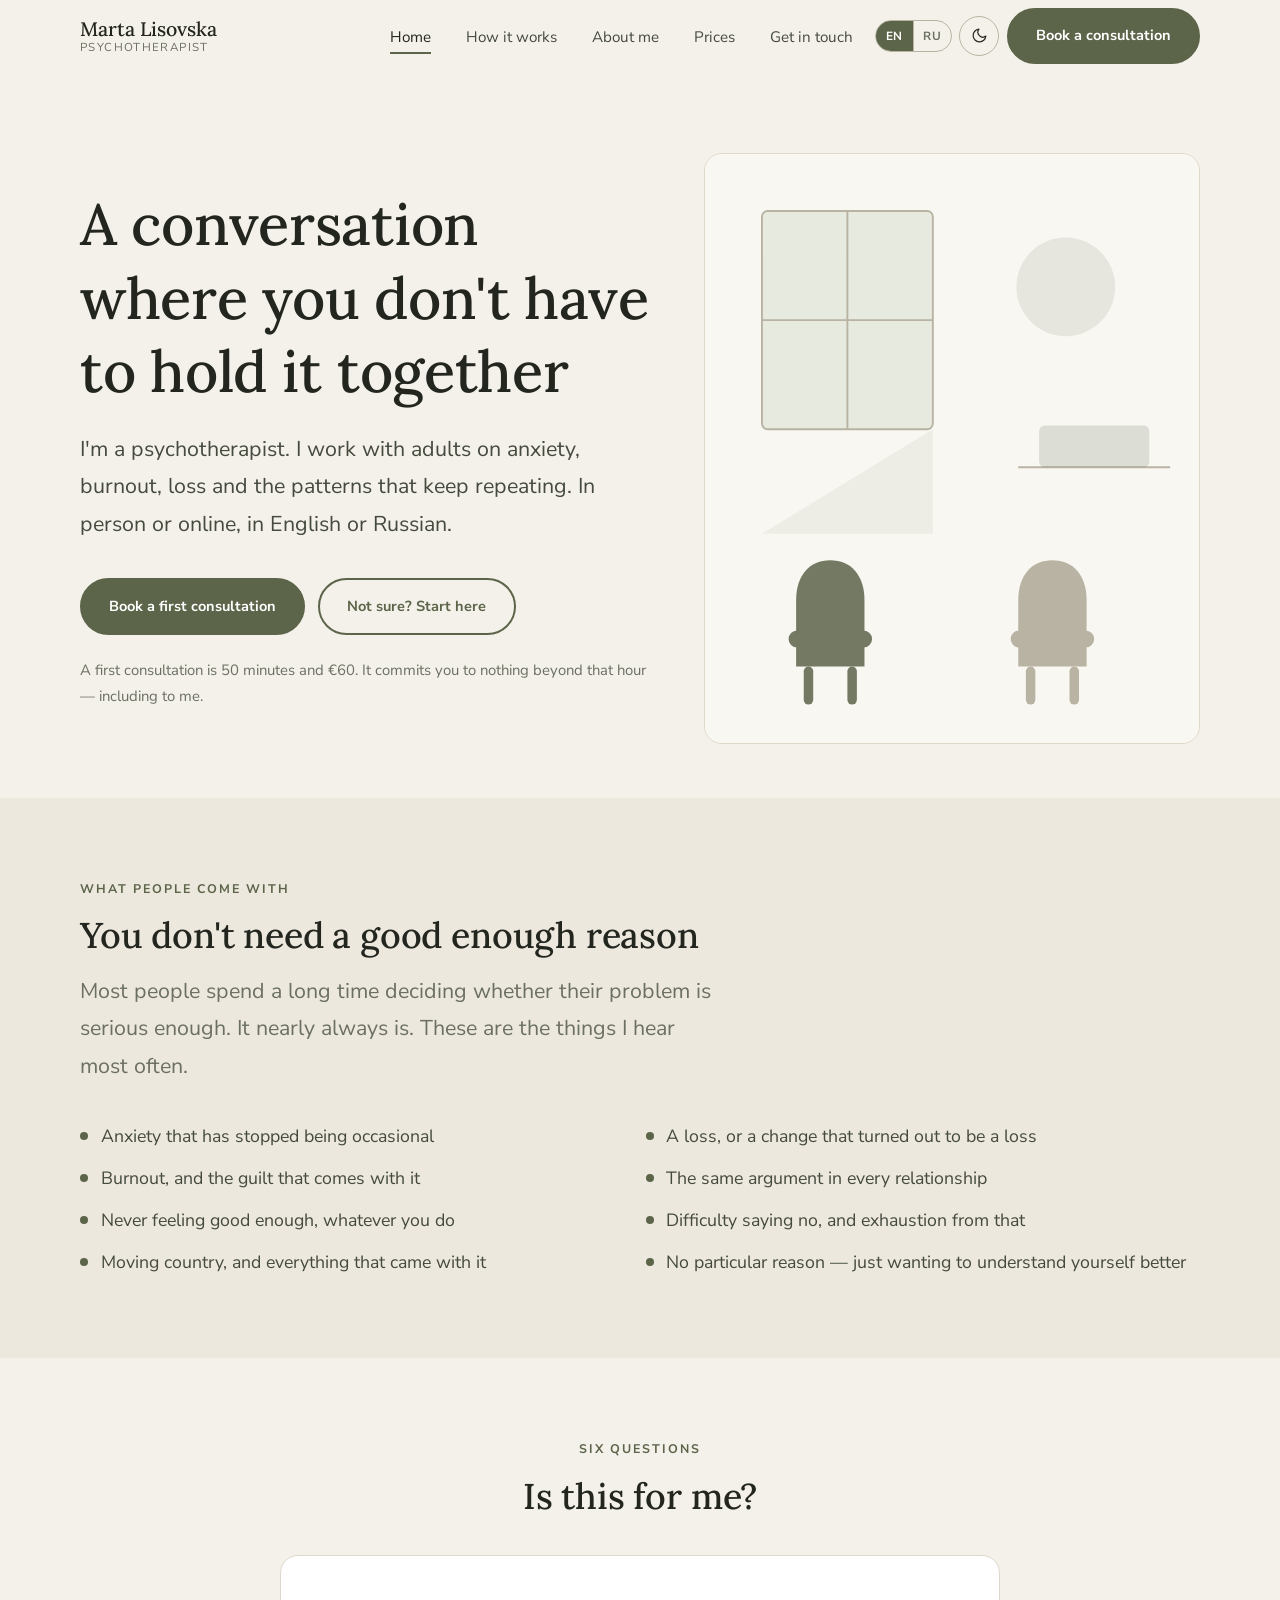
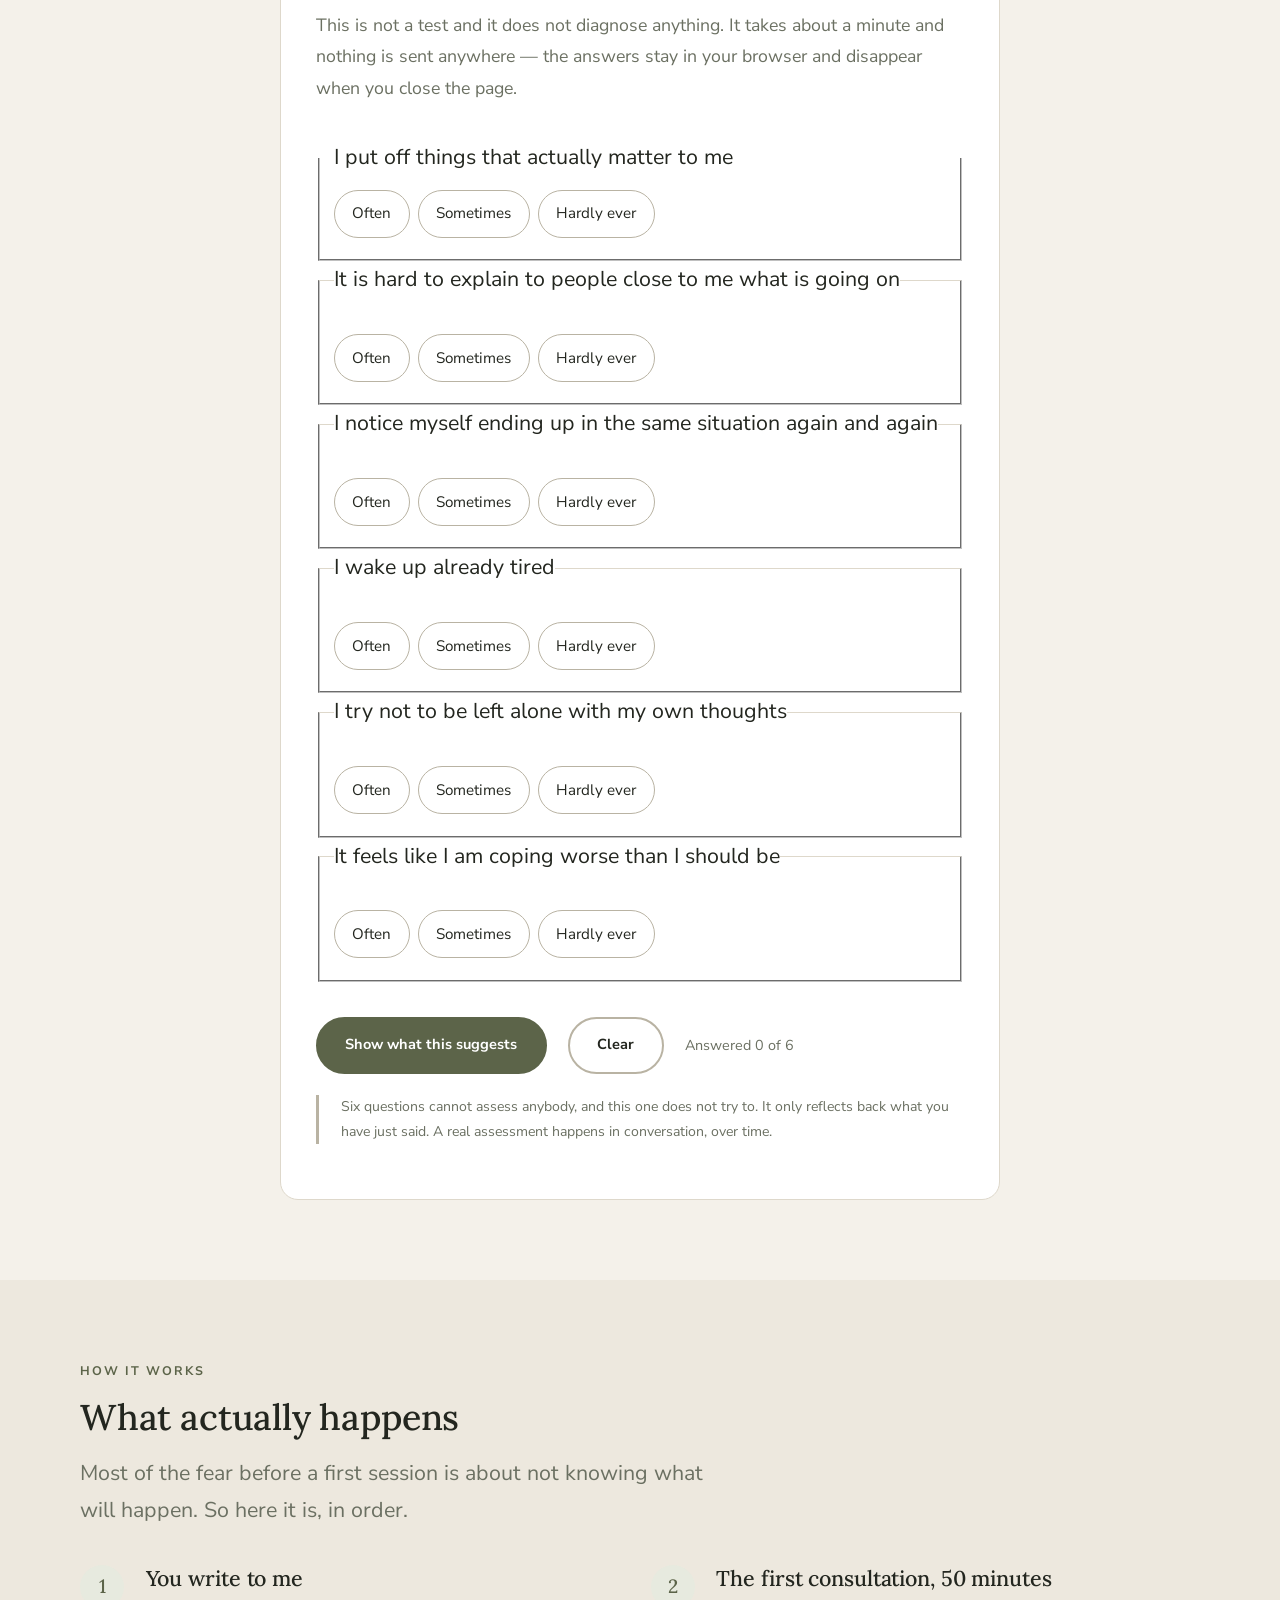
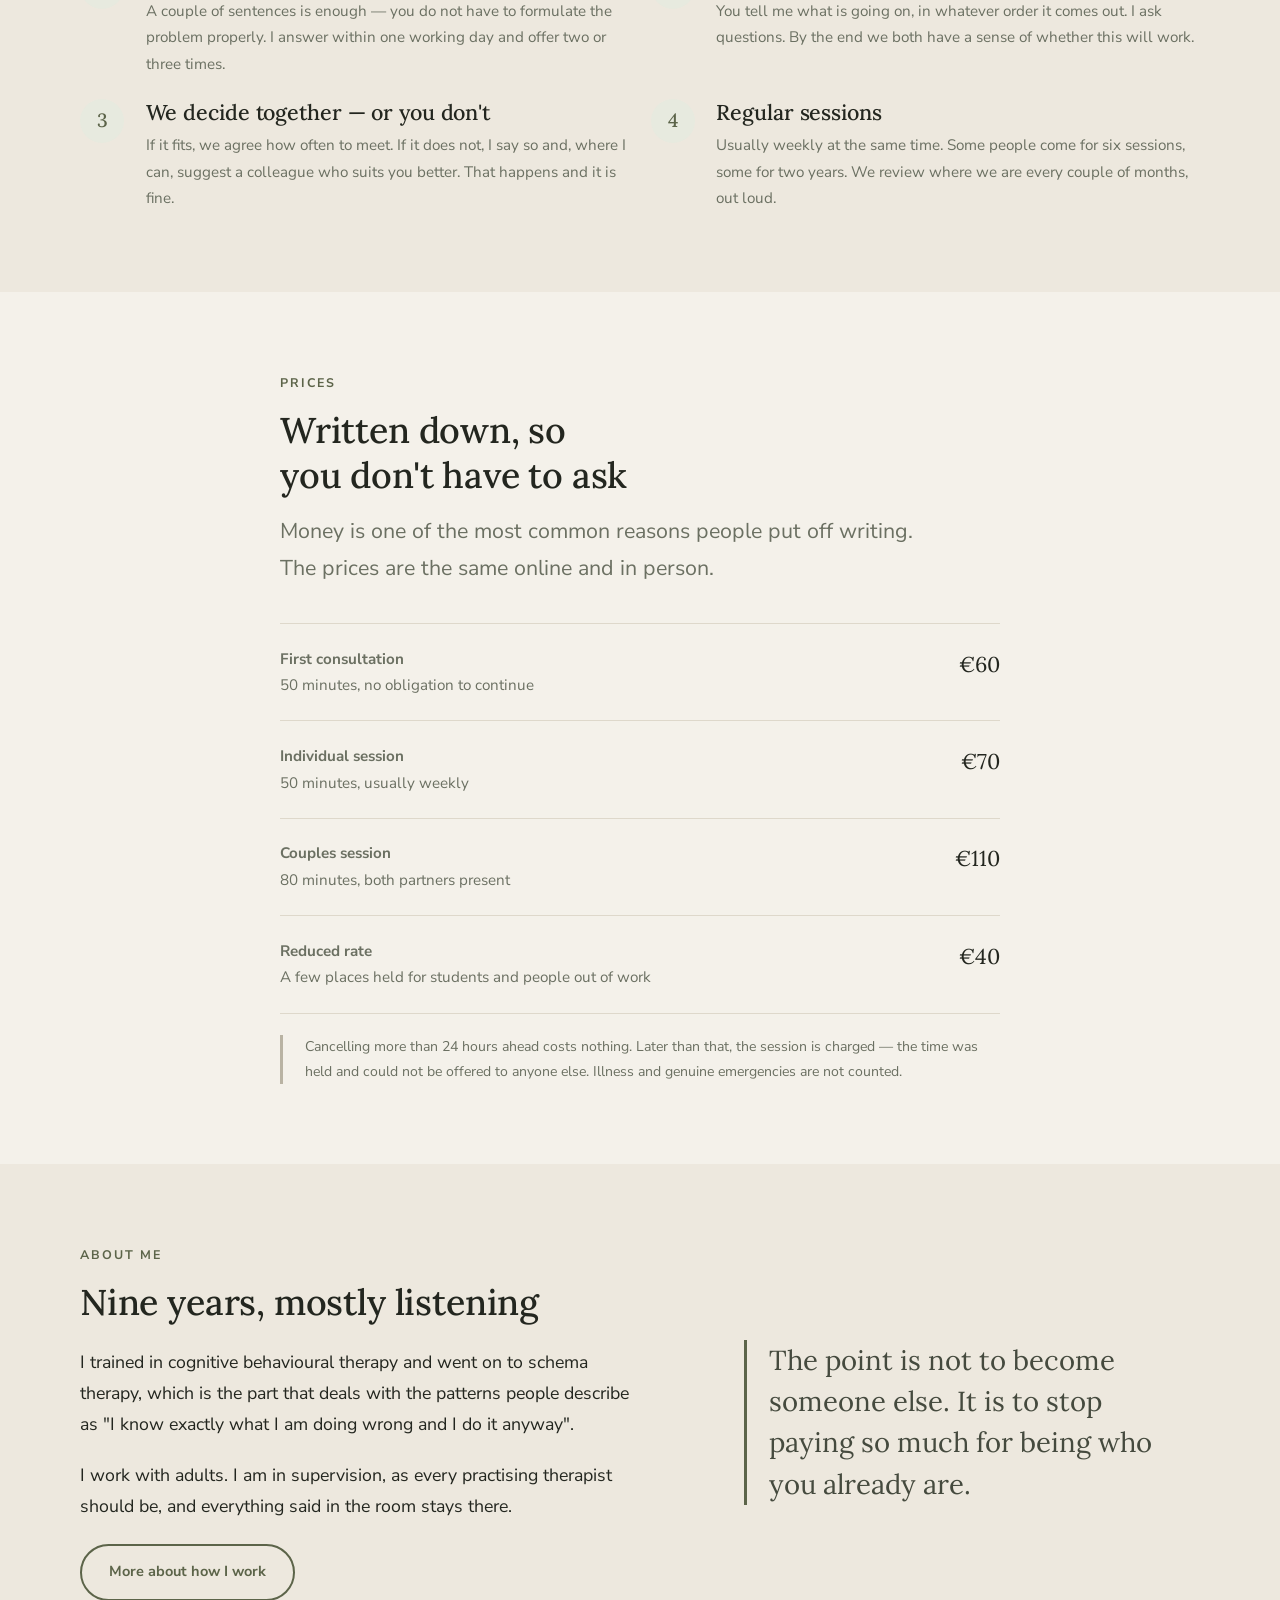
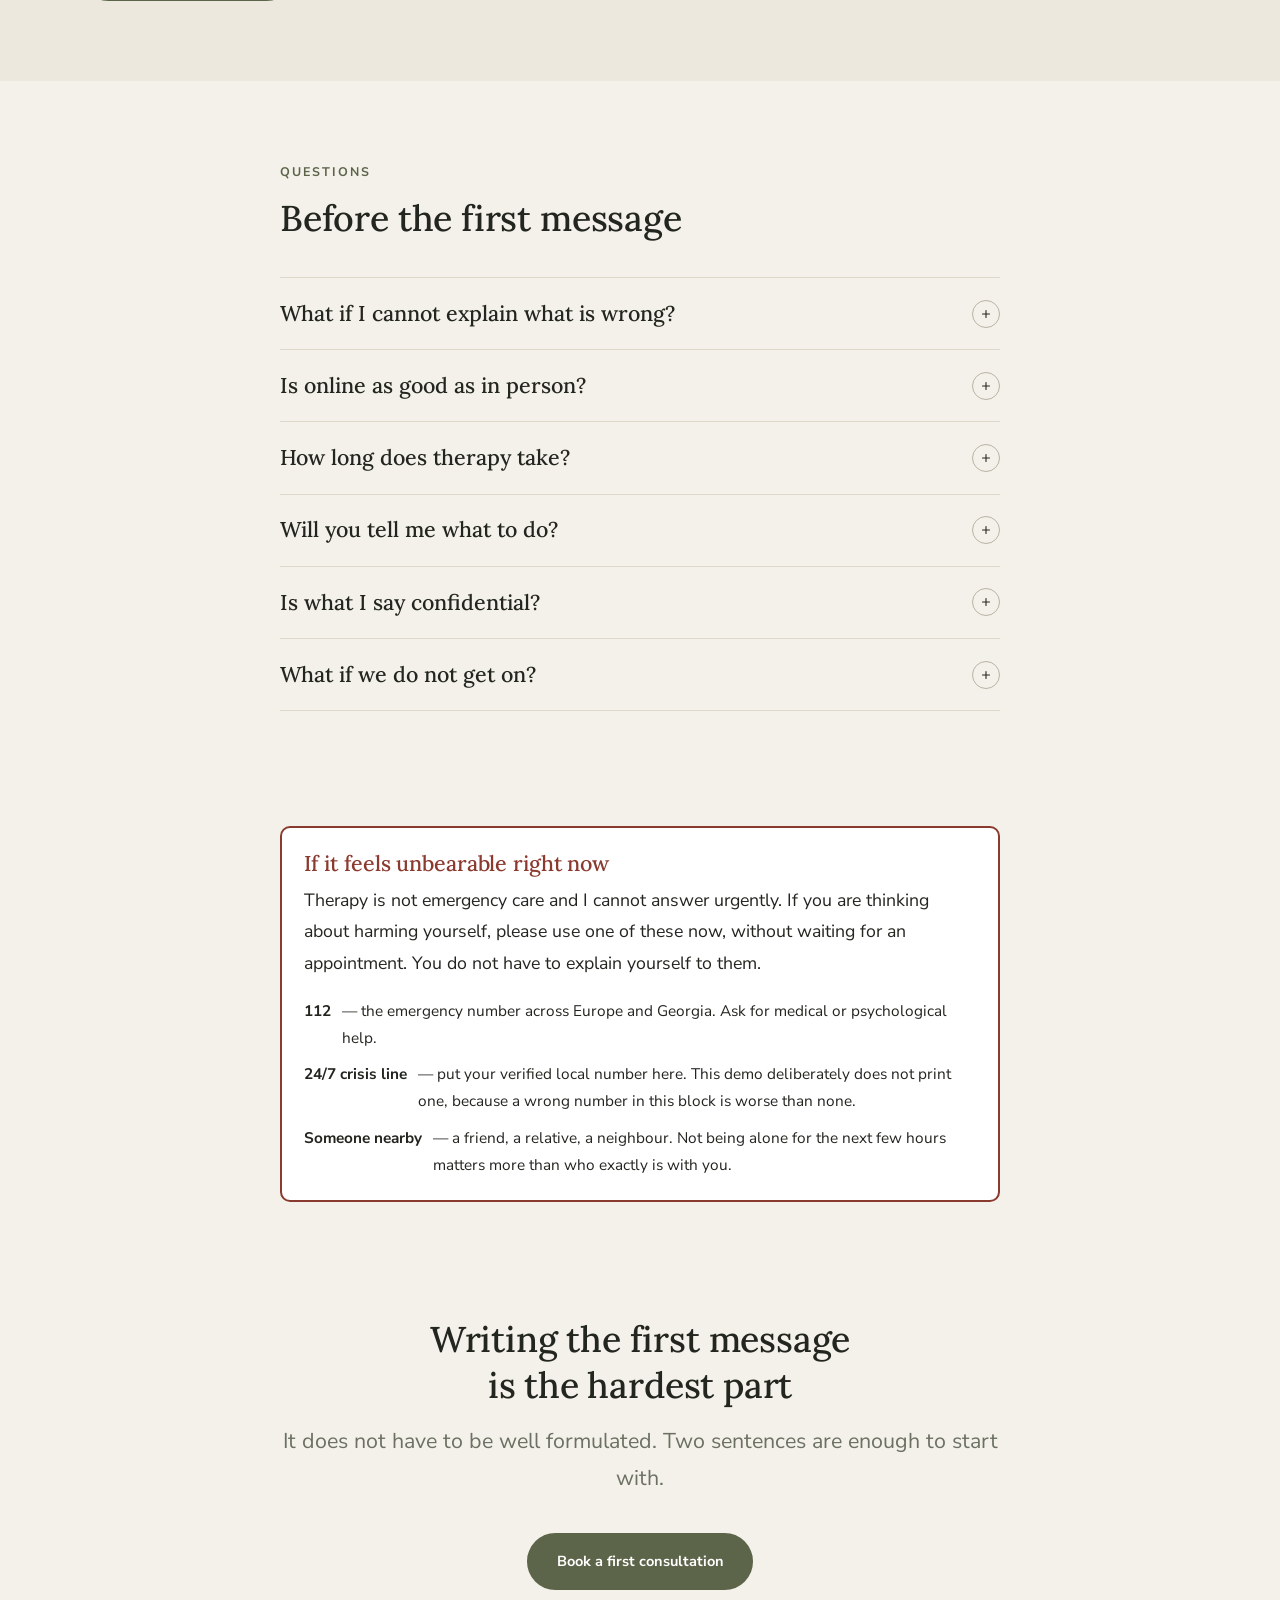
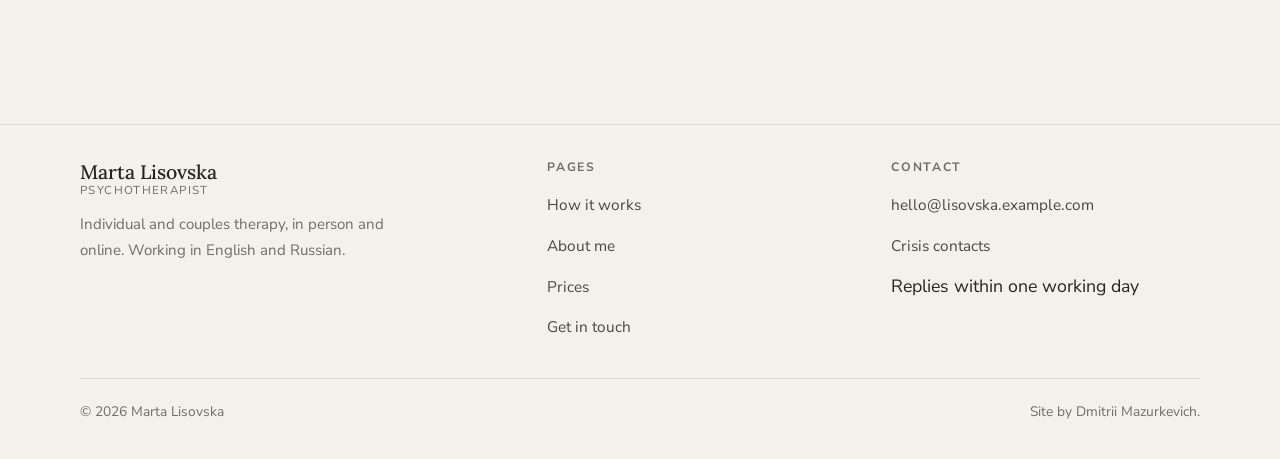
==== commit b8210ee5: "Site files, README and preview" ====
--- a/index.html
+++ b/index.html
@@ -24,7 +24,7 @@
   var p = location.search.match(/[?&]lang=([a-z]{2})/i);
   if (p && langs.indexOf(p[1].toLowerCase()) > -1) lang = p[1].toLowerCase();
   if (!lang) { try { var s = localStorage.getItem('ml-lang'); if (langs.indexOf(s) > -1) lang = s; } catch (e) {} }
-  if (!lang) { lang = /^ru/i.test(navigator.language || '') ? 'ru' : 'en'; }
+  if (!lang) { lang = 'en'; }
   d.setAttribute('data-lang', lang);
   if (lang !== 'en') { d.className += ' i18n-pending'; setTimeout(function () { d.classList.remove('i18n-pending'); }, 1200); }
   try { var t = localStorage.getItem('ml-theme'); if (t) d.setAttribute('data-theme', t); } catch (e) {}
@@ -481,7 +481,7 @@
     </div>
     <div class="footer__bottom">
       <span>© <span data-year>2026</span> Marta Lisovska</span>
-      <span data-i18n="foot.demoNote">Concept site built for a web-development portfolio.</span>
+      <span data-i18n="foot.demoNote">Site by Dmitrii Mazurkevich.</span>
     </div>
   </div>
 </footer>
